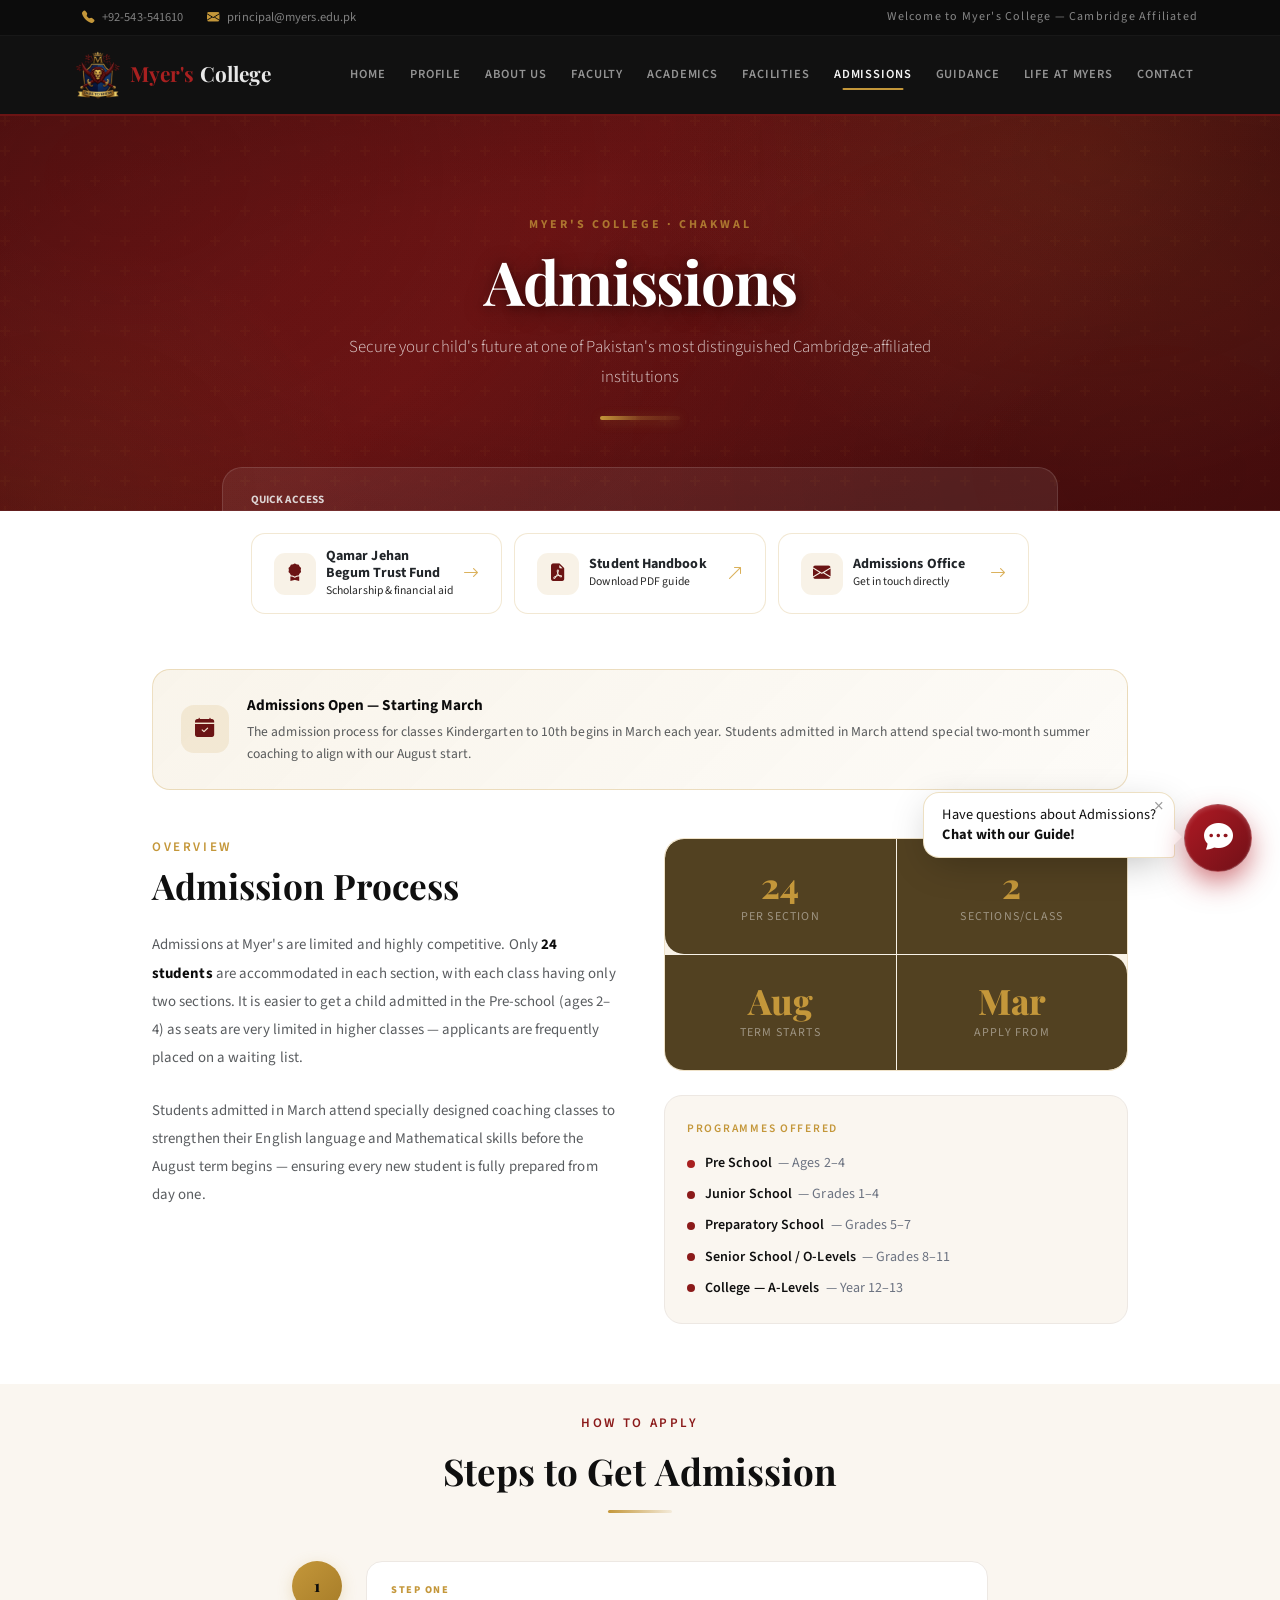
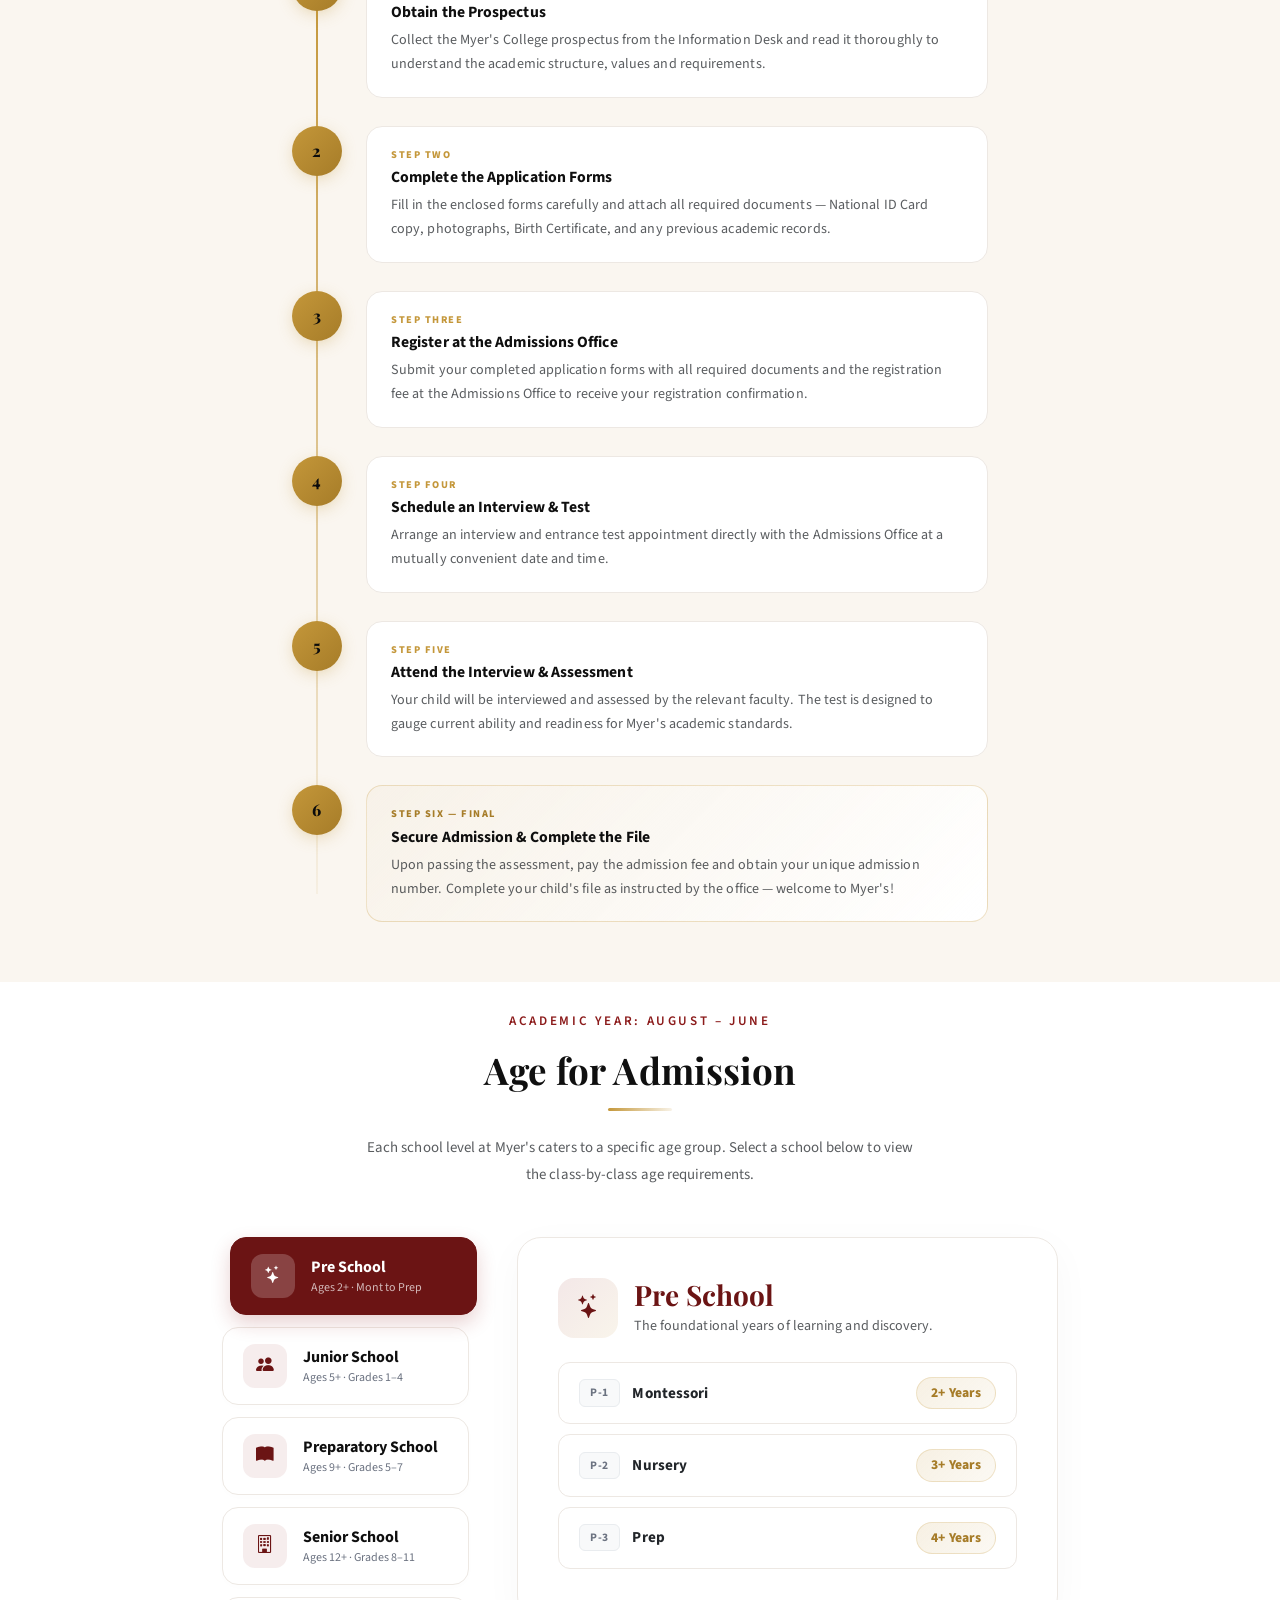
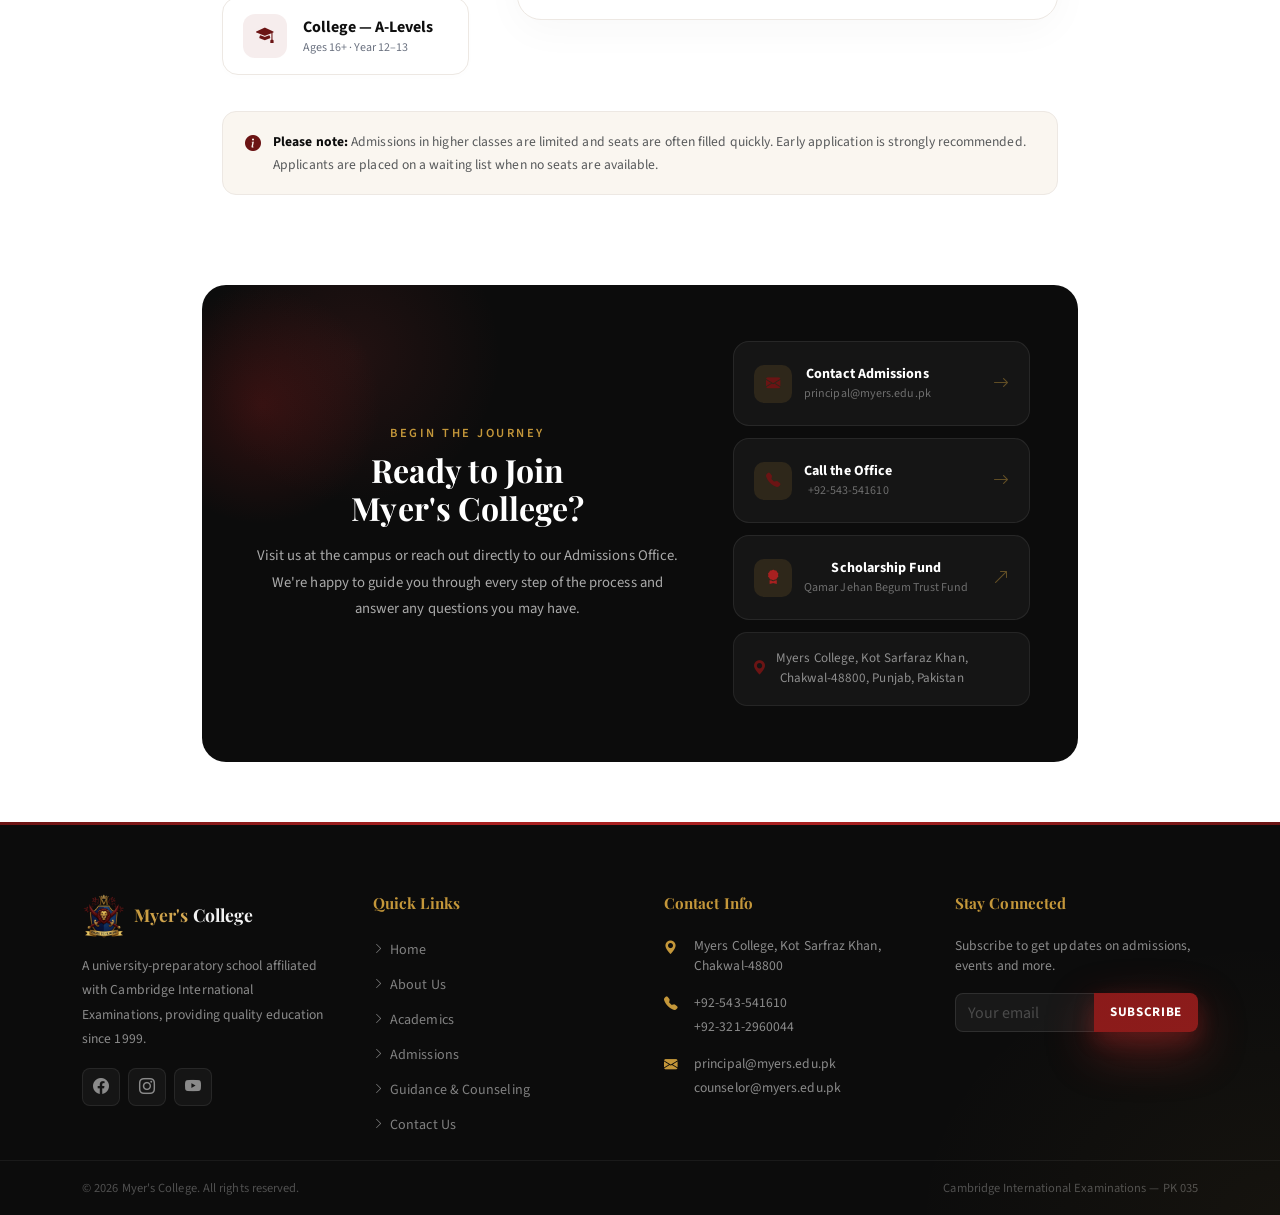
==== admissions.html @ 0bd7ad3a "static" ====
<!DOCTYPE html>
<html lang="en">
<head>
  <meta charset="UTF-8" />
  <meta name="viewport" content="width=device-width, initial-scale=1.0" />
  <title>Admissions — Myer's College</title>
  <meta name="description" content="Begin your journey at Myer's College. Learn about the admissions process, age requirements, programmes and how to apply." />
  <link rel="icon" href="assets/images/myers-logo.png" type="image/png" />
  <link rel="stylesheet" href="https://cdn.jsdelivr.net/npm/bootstrap@5.3.2/dist/css/bootstrap.min.css" />
  <link rel="stylesheet" href="https://cdn.jsdelivr.net/npm/bootstrap-icons@1.11.3/font/bootstrap-icons.min.css" />
  <link rel="stylesheet" href="assets/css/style.css" />
  <link rel="stylesheet" href="assets/css/chatbot.css" />
  <style>

    /* ── QUICK RESOURCE PILLS ── */
    .resource-pill {
      display: inline-flex; align-items: center; gap: 10px;
      background: rgba(255,255,255,0.06);
      border: 1px solid rgba(196,151,58,0.22);
      border-radius: 14px;
      padding: 14px 22px;
      text-decoration: none;
      transition: all 0.28s ease;
      flex: 1; min-width: 200px;
    }
    .resource-pill:hover {
      background: rgba(196,151,58,0.10);
      border-color: rgba(196,151,58,0.55);
      transform: translateY(-3px);
      box-shadow: 0 12px 32px -8px rgba(0,0,0,0.35);
    }
    .resource-pill-icon {
      width: 42px; height: 42px; border-radius: 11px;
      background: rgba(196,151,58,0.12);
      display: flex; align-items: center; justify-content: center;
      flex-shrink: 0;
    }

    /* ── KEY FACTS STRIP ── */
    .fact-strip {
      display: grid;
      grid-template-columns: repeat(auto-fit, minmax(160px, 1fr));
      gap: 1px;
      background: rgba(196,151,58,0.12);
      border-radius: 20px;
      overflow: hidden;
      border: 1px solid rgba(196,151,58,0.18);
    }
    .fact-item {
      background: rgba(56, 38, 2, 0.861);
      padding: 28px 24px;
      text-align: center;
    }
    .fact-item:first-child { border-radius: 19px 0 0 19px; }
    .fact-item:last-child  { border-radius: 0 19px 19px 0; }
    .fact-val {
      font-family: var(--font-heading);
      font-size: 2.2rem;
      font-weight: 800;
      color: var(--gold);
      line-height: 1;
    }
    .fact-lbl {
      font-size: 0.75rem;
      color: rgba(255,255,255,0.44);
      text-transform: uppercase;
      letter-spacing: 0.1em;
      margin-top: 6px;
    }

    /* ── PROCESS STEPS ── */
    .process-wrap { position: relative; }
    .process-line {
      position: absolute;
      left: 24px; top: 28px; bottom: 28px;
      width: 2px;
      background: linear-gradient(180deg, var(--gold) 0%, rgba(196,151,58,0.08) 100%);
    }
    .process-step {
      display: flex; gap: 24px; align-items: flex-start;
      margin-bottom: 28px; position: relative;
    }
    .process-step:last-child { margin-bottom: 0; }
    .step-node {
      flex-shrink: 0;
      width: 50px; height: 50px;
      border-radius: 50%;
      background: linear-gradient(135deg, var(--gold), var(--gold-dark));
      color: var(--black);
      display: flex; align-items: center; justify-content: center;
      font-weight: 800; font-size: 1rem;
      font-family: var(--font-heading);
      box-shadow: 0 4px 18px -4px rgba(196,151,58,0.45);
      z-index: 1;
    }
    .step-body {
      flex: 1;
      background: #fff;
      border: 1px solid var(--border-color);
      border-radius: 16px;
      padding: 20px 24px;
      transition: border-color 0.25s, box-shadow 0.25s;
    }
    .step-body:hover {
      border-color: rgba(196,151,58,0.28);
      box-shadow: 0 8px 24px -6px rgba(12,12,12,0.12);
    }
    .step-num-label {
      font-size: 0.65rem;
      font-weight: 800;
      letter-spacing: 0.15em;
      text-transform: uppercase;
      color: var(--gold);
      margin-bottom: 4px;
    }

    /* ── SCHOOL ACCORDION AGE TABLES ── */
    .school-acc-item {
      border-radius: 16px !important;
      border: 1px solid var(--border-color) !important;
      margin-bottom: 10px;
      overflow: hidden;
    }
    .school-acc-btn {
      background: #fff !important;
      border: none !important;
      padding: 20px 24px !important;
      font-weight: 700 !important;
      font-size: 0.95rem !important;
      color: var(--text-dark) !important;
      box-shadow: none !important;
      display: flex; align-items: center; gap: 14px;
    }
    .school-acc-btn:not(.collapsed) {
      color: var(--black) !important;
      background: #fff !important;
    }
    .school-acc-btn::after { margin-left: auto !important; }
    .acc-school-icon {
      width: 40px; height: 40px; border-radius: 11px;
      display: flex; align-items: center; justify-content: center;
      flex-shrink: 0; font-size: 1rem;
    }
    .age-row {
      display: flex; align-items: center;
      padding: 13px 20px;
      border-bottom: 1px solid var(--border-color);
      transition: background 0.2s;
    }
    .age-row:last-child { border-bottom: none; }
    .age-row:hover { background: var(--cream); }
    .age-class { flex: 1; font-size: 0.88rem; font-weight: 600; color: var(--text-dark); }
    .age-code {
      font-size: 0.72rem; font-weight: 700;
      letter-spacing: 0.08em; text-transform: uppercase;
      color: var(--text-muted); margin-right: 16px;
    }
    .age-badge {
      background: linear-gradient(135deg, rgba(196,151,58,0.14), rgba(196,151,58,0.06));
      border: 1px solid rgba(196,151,58,0.22);
      color: var(--gold-dark);
      font-weight: 800; font-size: 0.82rem;
      padding: 3px 12px; border-radius: 50px;
      min-width: 44px; text-align: center;
    }

    /* ── NOTICE BANNER ── */
    .notice-banner {
      background: linear-gradient(135deg, rgba(196,151,58,0.10) 0%, rgba(196,151,58,0.04) 100%);
      border: 1px solid rgba(196,151,58,0.28);
      border-radius: 18px;
      padding: 24px 28px;
      display: flex; align-items: center; gap: 18px;
    }
    .notice-icon {
      width: 48px; height: 48px; border-radius: 13px;
      background: rgba(196,151,58,0.14);
      display: flex; align-items: center; justify-content: center;
      flex-shrink: 0;
    }

    /* ── CTA SECTION ── */
    .cta-section {
      background: linear-gradient(135deg, var(--black) 0%, #0C0C0C 100%);
      border-radius: 24px;
      padding: 56px 48px;
      position: relative; overflow: hidden;
    }
    .cta-section::before {
      content: '';
      position: absolute; top: -80px; right: -80px;
      width: 300px; height: 300px;
      background: radial-gradient(circle, rgba(196, 58, 58, 0.12), transparent 70%);
      pointer-events: none;
    }
    .cta-section::after {
      content: '';
      position: absolute; bottom: -60px; left: -60px;
      width: 240px; height: 240px;
      background: radial-gradient(circle, rgba(159, 29, 29, 0.253), transparent 70%);
      pointer-events: none;
    }

    /* ── CONTACT CARDS ── */
    .contact-card {
      background: rgba(255,255,255,0.04);
      border: 1px solid rgba(255,255,255,0.08);
      border-radius: 16px;
      padding: 22px 20px;
      transition: background 0.25s, border-color 0.25s;
      text-decoration: none;
      display: block;
    }
    .contact-card:hover {
      background: rgba(196,151,58,0.07);
      border-color: rgba(196,151,58,0.28);
    }

    @media (max-width: 576px) {
      .cta-section { padding: 36px 24px; }
      .fact-item:first-child, .fact-item:last-child { border-radius: 0; }
    }
  </style>
</head>
<body>

  <div id="topbar">
    <div class="container"><div class="d-flex justify-content-between align-items-center"><div class="d-flex gap-4"><span class="d-flex align-items-center gap-2"><i class="bi bi-telephone-fill topbar-icon"></i> +92-543-541610</span><span class="d-flex align-items-center gap-2"><i class="bi bi-envelope-fill topbar-icon"></i> principal@myers.edu.pk</span></div><span class="d-none d-md-inline" style="color:rgba(255,255,255,0.50);font-size:0.75rem;letter-spacing:0.1em;">Welcome to Myer's College — Cambridge Affiliated</span></div></div>
  </div>

  <nav class="navbar navbar-expand-lg site-navbar sticky-top">
    <div class="container">
      <a class="navbar-brand d-flex align-items-center gap-2" href="index.html"><img src="assets/images/myers-logo.png" alt="Myer's College Logo" height="48" width="48" style="object-fit:contain;" /><div class="d-none d-sm-block"><span class="brand-name">Myer's</span><span class="brand-suffix"> College</span></div></a>
      <button class="navbar-toggler" type="button" data-bs-toggle="collapse" data-bs-target="#siteNav"><span class="navbar-toggler-icon"></span></button>
      <div class="collapse navbar-collapse" id="siteNav">
        <ul class="navbar-nav ms-auto">
          <li class="nav-item"><a class="nav-link" href="index.html">HOME</a></li>
          <li class="nav-item"><a class="nav-link" href="profile.html">PROFILE</a></li>
          <li class="nav-item"><a class="nav-link" href="about.html">ABOUT US</a></li>
          <li class="nav-item"><a class="nav-link" href="faculty.html">FACULTY</a></li>
          <li class="nav-item"><a class="nav-link" href="academics.html">ACADEMICS</a></li>
          <li class="nav-item"><a class="nav-link" href="facilities.html">FACILITIES</a></li>
          <li class="nav-item"><a class="nav-link active" href="admissions.html">ADMISSIONS</a></li>
          <li class="nav-item"><a class="nav-link" href="guidance.html">GUIDANCE</a></li>
          <li class="nav-item"><a class="nav-link" href="life.html">LIFE AT MYERS</a></li>
          <li class="nav-item"><a class="nav-link" href="contact.html">CONTACT</a></li>
        </ul>
      </div>
    </div>
  </nav>

  <!-- ═══ HERO ═══ -->
  <div class="page-hero" style="padding-bottom:90px;">
    <p style="color:rgba(196,151,58,0.75);font-size:0.75rem;font-weight:700;letter-spacing:0.25em;text-transform:uppercase;margin-bottom:12px;position:relative;z-index:1;">Myer's College · Chakwal</p>
    <h1 class="page-hero-title">Admissions</h1>
    <p class="page-hero-subtitle">Secure your child's future at one of Pakistan's most distinguished Cambridge-affiliated institutions</p>
    <div class="page-hero-divider"></div>
  </div>

  <!-- ═══ QUICK RESOURCES STRIP ═══ -->
  <section class="py-0 px-3" style="margin-top:-44px;position:relative;z-index:10;">
    <div class="container" style="max-width:860px;">
      <div class="reveal" style="background:rgba(255,255,255,0.07);border-radius:20px;padding:24px 28px;border:1px solid rgba(255,255,255,0.12);">
        <p style="color:rgba(234, 234, 234, 0.895);font-size:0.7rem;font-weight:700;text-transform:uppercase;margin-bottom:14px;" class="mb-4">Quick Access</p>
        <div style="display:flex;flex-wrap:wrap;gap:12px;">
          <a href="trust.html" class="resource-pill">
            <div class="resource-pill-icon"><i class="bi bi-award-fill" style="color:var(--maroon); font-size:1.1rem;"></i></div>
            <div>
              <p class="text-dark fw-bold mb-0" style=" font-size:0.88rem;line-height:1.2;">Qamar Jehan Begum Trust Fund</p>
              <p style="color:rgba(11, 11, 11, 0.877);font-size:0.73rem;margin:0;">Scholarship & financial aid</p>
            </div>
            <i class="bi bi-arrow-right ms-auto" style="color:rgba(212, 162, 60, 0.852);font-size: 1rem;"></i>
          </a>
          <a href="assets/handbookmyers.pdf" target="_blank" rel="noopener" class="resource-pill">
            <div class="resource-pill-icon"><i class="bi bi-file-earmark-pdf-fill" style="color:var(--maroon);font-size:1.1rem;"></i></div>
            <div>
              <p class="text-dark fw-bold mb-0" style="font-size:0.88rem;line-height:1.2;">Student Handbook</p>
              <p style="color:rgba(11, 11, 11, 0.877);font-size:0.73rem;margin:0;">Download PDF guide</p>
            </div>
            <i class="bi bi-arrow-up-right ms-auto" style="color:rgba(212, 162, 60, 0.852); font-size:1rem;"></i>
          </a>
          <a href="contact.html" class="resource-pill">
            <div class="resource-pill-icon"><i class="bi bi-envelope-fill" style="color:var(--maroon);font-size:1.1rem;"></i></div>
            <div>
              <p class="text-dark fw-bold mb-0" style="font-size:0.88rem;line-height:1.2;">Admissions Office</p>
              <p style="color:rgba(11, 11, 11, 0.877);font-size:0.73rem;margin:0;">Get in touch directly</p>
            </div>
            <i class="bi bi-arrow-right ms-auto" style="color:rgba(212, 162, 60, 0.852);font-size:1rem;"></i>
          </a>
        </div>
      </div>
    </div>
  </section>

  <!-- ═══ INTRO + KEY FACTS ═══ -->
  <section class="section-padding">
    <div class="container" style="max-width:1000px;">

      <!-- Notice banner -->
      <div class="reveal notice-banner mb-5">
        <div class="notice-icon">
          <i class="bi bi-calendar-check-fill" style="color:var(--maroon);font-size:1.2rem;"></i>
        </div>
        <div>
          <p class="fw-bold mb-1" style="font-size:0.95rem;color:var(--black);">Admissions Open — Starting March</p>
          <p class="text-muted mb-0" style="font-size:0.85rem;line-height:1.6;">The admission process for classes Kindergarten to 10th begins in March each year. Students admitted in March attend special two-month summer coaching to align with our August start.</p>
        </div>
      </div>

      <!-- Two-col intro -->
      <div class="row g-5 align-items-start mb-6">
        <div class="col-lg-6 reveal">
          <p class="gold-text fw-semibold text-uppercase mb-2" style="letter-spacing:0.2em;font-size:0.82rem;">Overview</p>
          <h2 class="fw-bold mb-4" style="font-family:var(--font-heading);font-size:2.2rem;line-height:1.2;">Admission Process</h2>
          <p class="text-muted mb-4" style="font-size:0.93rem;line-height:1.9;">Admissions at Myer's are limited and highly competitive. Only <strong style="color:var(--black);">24 students</strong> are accommodated in each section, with each class having only two sections. It is easier to get a child admitted in the Pre-school (ages 2–4) as seats are very limited in higher classes — applicants are frequently placed on a waiting list.</p>
          <p class="text-muted mb-0" style="font-size:0.93rem;line-height:1.9;">Students admitted in March attend specially designed coaching classes to strengthen their English language and Mathematical skills before the August term begins — ensuring every new student is fully prepared from day one.</p>
        </div>
        <div class="col-lg-6 reveal">
          <!-- Key facts strip -->
          <div class="fact-strip mb-4">
            <div class="fact-item">
              <div class="fact-val">24</div>
              <div class="fact-lbl">Per Section</div>
            </div>
            <div class="fact-item">
              <div class="fact-val">2</div>
              <div class="fact-lbl">Sections/Class</div>
            </div>
            <div class="fact-item">
              <div class="fact-val">Aug</div>
              <div class="fact-lbl">Term Starts</div>
            </div>
            <div class="fact-item">
              <div class="fact-val">Mar</div>
              <div class="fact-lbl">Apply From</div>
            </div>
          </div>
          <!-- Programmes offered -->
          <div style="background:var(--cream);border-radius:18px;padding:24px 22px;border:1px solid var(--border-color);">
            <p class="gold-text fw-semibold text-uppercase mb-3" style="letter-spacing:0.15em;font-size:0.72rem;">Programmes Offered</p>
            <div style="display:flex;flex-direction:column;gap:10px;">
              <div style="display:flex;align-items:center;gap:10px;">
                <div style="width:8px;height:8px;border-radius:50%;background:#A82020;flex-shrink:0;"></div>
                <span style="font-size:0.88rem;font-weight:600;">Pre School &nbsp;<span style="color:var(--text-muted);font-weight:400;">— Ages 2–4</span></span>
              </div>
              <div style="display:flex;align-items:center;gap:10px;">
                <div style="width:8px;height:8px;border-radius:50%;background:#8B1A1A;flex-shrink:0;"></div>
                <span style="font-size:0.88rem;font-weight:600;">Junior School &nbsp;<span style="color:var(--text-muted);font-weight:400;">— Grades 1–4</span></span>
              </div>
              <div style="display:flex;align-items:center;gap:10px;">
                <div style="width:8px;height:8px;border-radius:50%;background:#8B1A1A;flex-shrink:0;"></div>
                <span style="font-size:0.88rem;font-weight:600;">Preparatory School &nbsp;<span style="color:var(--text-muted);font-weight:400;">— Grades 5–7</span></span>
              </div>
              <div style="display:flex;align-items:center;gap:10px;">
                <div style="width:8px;height:8px;border-radius:50%;background:#8B1A1A;flex-shrink:0;"></div>
                <span style="font-size:0.88rem;font-weight:600;">Senior School / O-Levels &nbsp;<span style="color:var(--text-muted);font-weight:400;">— Grades 8–11</span></span>
              </div>
              <div style="display:flex;align-items:center;gap:10px;">
                <div style="width:8px;height:8px;border-radius:50%;background:#8B1A1A;flex-shrink:0;"></div>
                <span style="font-size:0.88rem;font-weight:600;">College — A-Levels &nbsp;<span style="color:var(--text-muted);font-weight:400;">— Year 12–13</span></span>
              </div>
            </div>
          </div>
        </div>
      </div>

    </div>
  </section>

  <!-- ═══ STEPS ═══ -->
  <section class="section-padding section-cream">
    <div class="container" style="max-width:720px;">
      <div class="reveal text-center mb-5">
        <p class="maroon-text fw-semibold text-uppercase" style="letter-spacing:0.2em;font-size:0.82rem;">How To Apply</p>
        <h2 class="fw-bold" style="font-family:var(--font-heading);font-size:2.3rem;">Steps to Get Admission</h2>
        <div class="gold-line mx-auto mt-3"></div>
      </div>

      <div class="reveal process-wrap">
        <div class="process-line"></div>

        <div class="process-step">
          <div class="step-node">1</div>
          <div class="step-body">
            <p class="step-num-label">Step One</p>
            <p class="fw-bold mb-1" style="font-size:0.98rem;">Obtain the Prospectus</p>
            <p class="text-muted mb-0" style="font-size:0.88rem;line-height:1.7;">Collect the Myer's College prospectus from the Information Desk and read it thoroughly to understand the academic structure, values and requirements.</p>
          </div>
        </div>

        <div class="process-step">
          <div class="step-node">2</div>
          <div class="step-body">
            <p class="step-num-label">Step Two</p>
            <p class="fw-bold mb-1" style="font-size:0.98rem;">Complete the Application Forms</p>
            <p class="text-muted mb-0" style="font-size:0.88rem;line-height:1.7;">Fill in the enclosed forms carefully and attach all required documents — National ID Card copy, photographs, Birth Certificate, and any previous academic records.</p>
          </div>
        </div>

        <div class="process-step">
          <div class="step-node">3</div>
          <div class="step-body">
            <p class="step-num-label">Step Three</p>
            <p class="fw-bold mb-1" style="font-size:0.98rem;">Register at the Admissions Office</p>
            <p class="text-muted mb-0" style="font-size:0.88rem;line-height:1.7;">Submit your completed application forms with all required documents and the registration fee at the Admissions Office to receive your registration confirmation.</p>
          </div>
        </div>

        <div class="process-step">
          <div class="step-node">4</div>
          <div class="step-body">
            <p class="step-num-label">Step Four</p>
            <p class="fw-bold mb-1" style="font-size:0.98rem;">Schedule an Interview &amp; Test</p>
            <p class="text-muted mb-0" style="font-size:0.88rem;line-height:1.7;">Arrange an interview and entrance test appointment directly with the Admissions Office at a mutually convenient date and time.</p>
          </div>
        </div>

        <div class="process-step">
          <div class="step-node">5</div>
          <div class="step-body">
            <p class="step-num-label">Step Five</p>
            <p class="fw-bold mb-1" style="font-size:0.98rem;">Attend the Interview &amp; Assessment</p>
            <p class="text-muted mb-0" style="font-size:0.88rem;line-height:1.7;">Your child will be interviewed and assessed by the relevant faculty. The test is designed to gauge current ability and readiness for Myer's academic standards.</p>
          </div>
        </div>

        <div class="process-step">
          <div class="step-node">6</div>
          <div class="step-body" style="border-color:rgba(196,151,58,0.28);background:linear-gradient(135deg,rgba(196,151,58,0.04),#fff);">
            <p class="step-num-label" style="color:var(--gold-dark);">Step Six — Final</p>
            <p class="fw-bold mb-1" style="font-size:0.98rem;">Secure Admission &amp; Complete the File</p>
            <p class="text-muted mb-0" style="font-size:0.88rem;line-height:1.7;">Upon passing the assessment, pay the admission fee and obtain your unique admission number. Complete your child's file as instructed by the office — welcome to Myer's!</p>
          </div>
        </div>

      </div>
    </div>
  </section>

  <!-- ═══ AGE FOR ADMISSION ═══ -->
  <section class="section-padding">
    <div class="container" style="max-width:860px;">
      <div class="reveal text-center mb-5">
        <p class="maroon-text fw-semibold text-uppercase" style="letter-spacing:0.2em;font-size:0.82rem;">Academic Year: August – June</p>
        <h2 class="fw-bold" style="font-family:var(--font-heading);font-size:2.3rem;">Age for Admission</h2>
        <div class="gold-line mx-auto mt-3 mb-4"></div>
        <p class="text-muted" style="font-size:0.93rem;line-height:1.8;max-width:560px;margin:0 auto;">Each school level at Myer's caters to a specific age group. Select a school below to view the class-by-class age requirements.</p>
      </div>

      <!-- ── PREMIUM TABS LAYOUT ── -->
      <style>
        .custom-school-tabs .nav-link {
          background: #fff; border: 1px solid var(--border-color);
          border-radius: 16px; padding: 16px 20px; margin-bottom: 12px;
          color: var(--text-dark); transition: all 0.3s ease;
          box-shadow: 0 2px 8px rgba(0,0,0,0.01);
        }
        .custom-school-tabs .nav-link:hover {
          background: var(--cream); border-color: rgba(139,26,26,0.15);
          transform: translateX(4px);
        }
        .custom-school-tabs .nav-link.active {
          background: var(--maroon); color: #fff;
          border-color: var(--maroon);
          box-shadow: 0 8px 20px rgba(139,26,26,0.2);
          transform: translateX(8px);
        }
        .custom-school-tabs .nav-link.active .tab-icon {
          background: rgba(255,255,255,0.2) !important; color: #fff !important;
        }
        .custom-school-tabs .nav-link.active .tab-meta {
          color: rgba(255,255,255,0.7) !important;
        }
        .tab-icon {
          width: 44px; height: 44px; border-radius: 12px;
          background: rgba(139,26,26,0.08); color: var(--maroon);
          display: flex; align-items: center; justify-content: center;
          font-size: 1.1rem; flex-shrink: 0; transition: all 0.3s ease;
        }
        .tab-meta {
          font-size: 0.75rem; color: var(--text-muted); font-family: var(--font-body);
          transition: all 0.3s ease;
        }
        .school-pane-card {
          background: #fff; border: 1px solid var(--border-color);
          border-radius: 24px; padding: 40px; height: 100%;
          box-shadow: 0 10px 40px rgba(0,0,0,0.03);
        }
        @media (max-width: 768px) {
          .school-pane-card { padding: 24px; }
          .custom-school-tabs .nav-link.active { transform: translateX(0) translateY(-4px); }
          .custom-school-tabs .nav-link:hover { transform: translateX(0); }
        }
        .pane-icon-large {
          width: 60px; height: 60px; border-radius: 16px;
          background: linear-gradient(135deg, rgba(139,26,26,0.1) 0%, rgba(196,151,58,0.1) 100%);
          color: var(--maroon); font-size: 1.5rem;
          display: flex; align-items: center; justify-content: center; flex-shrink: 0;
        }
        .grade-row-premium {
          background: #fff; border: 1px solid var(--border-color);
          border-radius: 12px; padding: 14px 20px;
          display: flex; align-items: center; justify-content: space-between;
          margin-bottom: 10px; transition: all 0.2s ease;
        }
        .grade-row-premium:hover {
          background: var(--cream); border-color: rgba(196,151,58,0.3);
        }
        .grade-code-premium {
          font-size: 0.72rem; font-weight: 700; letter-spacing: 0.08em;
          text-transform: uppercase; color: var(--text-muted);
          background: #f8f9fa; border: 1px solid #e9ecef;
          padding: 4px 10px; border-radius: 6px; margin-right: 12px;
        }
        .grade-age-premium {
          background: linear-gradient(135deg, rgba(196,151,58,0.14), rgba(196,151,58,0.06));
          border: 1px solid rgba(196,151,58,0.22); color: var(--gold-dark);
          font-weight: 800; font-size: 0.85rem; padding: 5px 14px; border-radius: 50px;
        }
      </style>

      <div class="reveal row g-4 g-lg-5 align-items-stretch">
        
        <!-- Left Side: Tabs -->
        <div class="col-lg-4">
          <div class="nav flex-column nav-pills custom-school-tabs" id="v-pills-tab" role="tablist" aria-orientation="vertical">
            <button class="nav-link active" id="v-pills-pre-tab" data-bs-toggle="pill" data-bs-target="#v-pills-pre" type="button" role="tab" aria-controls="v-pills-pre" aria-selected="true">
              <div class="d-flex align-items-center gap-3 text-start">
                <div class="tab-icon"><i class="bi bi-stars"></i></div>
                <div><div class="fw-bold">Pre School</div><div class="tab-meta">Ages 2+ · Mont to Prep</div></div>
              </div>
            </button>
            <button class="nav-link" id="v-pills-junior-tab" data-bs-toggle="pill" data-bs-target="#v-pills-junior" type="button" role="tab" aria-controls="v-pills-junior" aria-selected="false">
              <div class="d-flex align-items-center gap-3 text-start">
                <div class="tab-icon"><i class="bi bi-people-fill"></i></div>
                <div><div class="fw-bold">Junior School</div><div class="tab-meta">Ages 5+ · Grades 1–4</div></div>
              </div>
            </button>
            <button class="nav-link" id="v-pills-prep-tab" data-bs-toggle="pill" data-bs-target="#v-pills-prep" type="button" role="tab" aria-controls="v-pills-prep" aria-selected="false">
              <div class="d-flex align-items-center gap-3 text-start">
                <div class="tab-icon"><i class="bi bi-book-fill"></i></div>
                <div><div class="fw-bold">Preparatory School</div><div class="tab-meta">Ages 9+ · Grades 5–7</div></div>
              </div>
            </button>
            <button class="nav-link" id="v-pills-senior-tab" data-bs-toggle="pill" data-bs-target="#v-pills-senior" type="button" role="tab" aria-controls="v-pills-senior" aria-selected="false">
              <div class="d-flex align-items-center gap-3 text-start">
                <div class="tab-icon"><i class="bi bi-building"></i></div>
                <div><div class="fw-bold">Senior School</div><div class="tab-meta">Ages 12+ · Grades 8–11</div></div>
              </div>
            </button>
            <button class="nav-link" id="v-pills-college-tab" data-bs-toggle="pill" data-bs-target="#v-pills-college" type="button" role="tab" aria-controls="v-pills-college" aria-selected="false">
              <div class="d-flex align-items-center gap-3 text-start">
                <div class="tab-icon"><i class="bi bi-mortarboard-fill"></i></div>
                <div><div class="fw-bold">College — A-Levels</div><div class="tab-meta">Ages 16+ · Year 12–13</div></div>
              </div>
            </button>
          </div>
        </div>

        <!-- Right Side: Content Panes -->
        <div class="col-lg-8">
          <div class="tab-content" id="v-pills-tabContent">
            
            <!-- Pre School Pane -->
            <div class="tab-pane fade show active" id="v-pills-pre" role="tabpanel" aria-labelledby="v-pills-pre-tab">
              <div class="school-pane-card">
                <div class="d-flex align-items-center gap-3 mb-4">
                  <div class="pane-icon-large"><i class="bi bi-stars"></i></div>
                  <div>
                    <h3 class="fw-bold mb-1" style="font-family:var(--font-heading); color:var(--maroon);">Pre School</h3>
                    <p class="text-muted mb-0" style="font-size:0.88rem;">The foundational years of learning and discovery.</p>
                  </div>
                </div>
                <div class="grade-row-premium">
                  <div class="d-flex align-items-center"><span class="grade-code-premium">P-1</span><span class="fw-bold text-dark" style="font-size:0.95rem;">Montessori</span></div>
                  <span class="grade-age-premium">2+ Years</span>
                </div>
                <div class="grade-row-premium">
                  <div class="d-flex align-items-center"><span class="grade-code-premium">P-2</span><span class="fw-bold text-dark" style="font-size:0.95rem;">Nursery</span></div>
                  <span class="grade-age-premium">3+ Years</span>
                </div>
                <div class="grade-row-premium">
                  <div class="d-flex align-items-center"><span class="grade-code-premium">P-3</span><span class="fw-bold text-dark" style="font-size:0.95rem;">Prep</span></div>
                  <span class="grade-age-premium">4+ Years</span>
                </div>
              </div>
            </div>

            <!-- Junior School Pane -->
            <div class="tab-pane fade" id="v-pills-junior" role="tabpanel" aria-labelledby="v-pills-junior-tab">
              <div class="school-pane-card">
                <div class="d-flex align-items-center gap-3 mb-4">
                  <div class="pane-icon-large"><i class="bi bi-people-fill"></i></div>
                  <div>
                    <h3 class="fw-bold mb-1" style="font-family:var(--font-heading); color:var(--maroon);">Junior School</h3>
                    <p class="text-muted mb-0" style="font-size:0.88rem;">Building on early foundations with structured, core academics.</p>
                  </div>
                </div>
                <div class="grade-row-premium"><div class="d-flex align-items-center"><span class="grade-code-premium">K-1</span><span class="fw-bold text-dark" style="font-size:0.95rem;">One</span></div><span class="grade-age-premium">5+ Years</span></div>
                <div class="grade-row-premium"><div class="d-flex align-items-center"><span class="grade-code-premium">K-2</span><span class="fw-bold text-dark" style="font-size:0.95rem;">Two</span></div><span class="grade-age-premium">6+ Years</span></div>
                <div class="grade-row-premium"><div class="d-flex align-items-center"><span class="grade-code-premium">K-3</span><span class="fw-bold text-dark" style="font-size:0.95rem;">Three</span></div><span class="grade-age-premium">7+ Years</span></div>
                <div class="grade-row-premium"><div class="d-flex align-items-center"><span class="grade-code-premium">K-4</span><span class="fw-bold text-dark" style="font-size:0.95rem;">Four</span></div><span class="grade-age-premium">8+ Years</span></div>
              </div>
            </div>

            <!-- Preparatory School Pane -->
            <div class="tab-pane fade" id="v-pills-prep" role="tabpanel" aria-labelledby="v-pills-prep-tab">
              <div class="school-pane-card">
                <div class="d-flex align-items-center gap-3 mb-4">
                  <div class="pane-icon-large"><i class="bi bi-book-fill"></i></div>
                  <div>
                    <h3 class="fw-bold mb-1" style="font-family:var(--font-heading); color:var(--maroon);">Preparatory School</h3>
                    <p class="text-muted mb-0" style="font-size:0.88rem;">Transitioning to advanced academics and independent study.</p>
                  </div>
                </div>
                <div class="grade-row-premium"><div class="d-flex align-items-center"><span class="grade-code-premium">E-1</span><span class="fw-bold text-dark" style="font-size:0.95rem;">Five</span></div><span class="grade-age-premium">9+ Years</span></div>
                <div class="grade-row-premium"><div class="d-flex align-items-center"><span class="grade-code-premium">E-2</span><span class="fw-bold text-dark" style="font-size:0.95rem;">Six</span></div><span class="grade-age-premium">10+ Years</span></div>
                <div class="grade-row-premium"><div class="d-flex align-items-center"><span class="grade-code-premium">E-3</span><span class="fw-bold text-dark" style="font-size:0.95rem;">Seven</span></div><span class="grade-age-premium">11+ Years</span></div>
              </div>
            </div>

            <!-- Senior School Pane (The Elegantly Fixed Section) -->
            <div class="tab-pane fade" id="v-pills-senior" role="tabpanel" aria-labelledby="v-pills-senior-tab">
              <div class="school-pane-card d-flex flex-column justify-content-center">
                <div class="d-flex align-items-center gap-3 mb-4">
                  <div class="pane-icon-large"><i class="bi bi-building"></i></div>
                  <div>
                    <h3 class="fw-bold mb-1" style="font-family:var(--font-heading); color:var(--maroon);">Senior School</h3>
                    <p class="text-muted mb-0" style="font-size:0.88rem;">Grades 8 through 11</p>
                  </div>
                </div>
                <div class="p-4 rounded-4" style="background:linear-gradient(135deg, rgba(139,26,26,0.03), rgba(196,151,58,0.05)); border:1px solid rgba(196,151,58,0.2);">
                  <div class="d-flex align-items-center gap-2 mb-3">
                    <i class="bi bi-award-fill" style="color:var(--gold); font-size:1.2rem;"></i>
                    <h5 class="fw-bold text-dark mb-0">Robust Academic Framework</h5>
                  </div>
                  <p class="text-muted" style="line-height:1.8; font-size:0.95rem;">
                    Preparing students for higher education with a rigorous curriculum, advanced critical thinking skills, and holistic personal development. Our Senior School provides a highly structured environment where students are tailored for upcoming academic challenges.
                  </p>
                  <div class="d-inline-flex align-items-center gap-2 mt-2 px-3 py-2 bg-white rounded-3 border">
                    <span class="badge" style="background:var(--maroon);">Ages 12+</span>
                    <span class="text-muted" style="font-size:0.8rem; font-weight:600;">Comprehensive Development</span>
                  </div>
                </div>
              </div>
            </div>

            <!-- College A-Levels Pane -->
            <div class="tab-pane fade" id="v-pills-college" role="tabpanel" aria-labelledby="v-pills-college-tab">
              <div class="school-pane-card">
                <div class="d-flex align-items-center gap-3 mb-4">
                  <div class="pane-icon-large"><i class="bi bi-mortarboard-fill"></i></div>
                  <div>
                    <h3 class="fw-bold mb-1" style="font-family:var(--font-heading); color:var(--maroon);">College — A-Levels</h3>
                    <p class="text-muted mb-0" style="font-size:0.88rem;">Cambridge International Curriculum</p>
                  </div>
                </div>
                <div class="grade-row-premium">
                  <div class="d-flex align-items-center"><span class="grade-code-premium">A-1</span><span class="fw-bold text-dark" style="font-size:0.95rem;">Year 12 (Lower Sixth)</span></div>
                  <span class="grade-age-premium">16+ Years</span>
                </div>
                <div class="grade-row-premium">
                  <div class="d-flex align-items-center"><span class="grade-code-premium">A-2</span><span class="fw-bold text-dark" style="font-size:0.95rem;">Year 13 — A-Level</span></div>
                  <span class="grade-age-premium">17+ Years</span>
                </div>
                <div class="mt-4 p-3 bg-light rounded-3 border d-flex gap-3 align-items-center">
                  <i class="bi bi-globe" style="color:var(--maroon); font-size:1.5rem; opacity:0.8;"></i>
                  <span style="font-size:0.8rem; color:var(--text-muted); font-weight:500;">Globally recognized curriculum designed to prepare students for top-tier universities worldwide.</span>
                </div>
              </div>
            </div>

          </div>
        </div>
      </div>

      <!-- Important note -->
      <div class="reveal mt-4">
        <div style="background:var(--cream);border-radius:14px;padding:18px 22px;border:1px solid var(--border-color);display:flex;gap:12px;align-items:flex-start;">
          <i class="bi bi-info-circle-fill" style="color:var(--maroon);font-size:1rem;flex-shrink:0;margin-top:2px;"></i>
          <p class="text-muted mb-0" style="font-size:0.85rem;line-height:1.7;"><strong style="color:var(--black);">Please note:</strong> Admissions in higher classes are limited and seats are often filled quickly. Early application is strongly recommended. Applicants are placed on a waiting list when no seats are available.</p>
        </div>
      </div>
    </div>
  </section>

  <!-- ═══ CTA ═══ -->
  <section class="section-padding">
    <div class="container" style="max-width:900px;">
      <div class="reveal cta-section">
        <div class="row g-5 align-items-center position-relative" style="z-index:1;">
          <div class="col-lg-7">
            <p class="gold-text fw-semibold text-uppercase mb-2" style="letter-spacing:0.2em;font-size:0.78rem;">Begin the Journey</p>
            <h2 class="text-white fw-bold mb-3" style="font-family:var(--font-heading);font-size:2rem;line-height:1.2;">Ready to Join<br>Myer's College?</h2>
            <p style="color:rgba(255,255,255,0.65);font-size:0.92rem;line-height:1.8;margin-bottom:0;">Visit us at the campus or reach out directly to our Admissions Office. We're happy to guide you through every step of the process and answer any questions you may have.</p>
          </div>
          <div class="col-lg-5">
            <div style="display:flex;flex-direction:column;gap:12px;">
              <a href="contact.html" class="contact-card">
                <div style="display:flex;align-items:center;gap:12px;">
                  <div style="width:38px;height:38px;border-radius:10px;background:rgba(196,151,58,0.14);display:flex;align-items:center;justify-content:center;flex-shrink:0;"><i class="bi bi-envelope-fill" style="color:var(--maroon);font-size:0.9rem;"></i></div>
                  <div><p class="text-white fw-bold mb-0" style="font-size:0.88rem;">Contact Admissions</p><p style="color:rgba(255,255,255,0.38);font-size:0.75rem;margin:0;">principal@myers.edu.pk</p></div>
                  <i class="bi bi-arrow-right ms-auto" style="color:rgba(196,151,58,0.45);"></i>
                </div>
              </a>
              <a href="tel:+92543541610" class="contact-card">
                <div style="display:flex;align-items:center;gap:12px;">
                  <div style="width:38px;height:38px;border-radius:10px;background:rgba(196,151,58,0.14);display:flex;align-items:center;justify-content:center;flex-shrink:0;"><i class="bi bi-telephone-fill" style="color:var(--maroon);font-size:0.9rem;"></i></div>
                  <div><p class="text-white fw-bold mb-0" style="font-size:0.88rem;">Call the Office</p><p style="color:rgba(255,255,255,0.38);font-size:0.75rem;margin:0;">+92-543-541610</p></div>
                  <i class="bi bi-arrow-right ms-auto" style="color:rgba(196,151,58,0.45);"></i>
                </div>
              </a>
              <a href="trust.html" class="contact-card">
                <div style="display:flex;align-items:center;gap:12px;">
                  <div style="width:38px;height:38px;border-radius:10px;background:rgba(196,151,58,0.14);display:flex;align-items:center;justify-content:center;flex-shrink:0;"><i class="bi bi-award-fill" style="color:#A82020;font-size:0.9rem;"></i></div>
                  <div><p class="text-white fw-bold mb-0" style="font-size:0.88rem;">Scholarship Fund</p><p style="color:rgba(255,255,255,0.38);font-size:0.75rem;margin:0;">Qamar Jehan Begum Trust Fund</p></div>
                  <i class="bi bi-arrow-up-right ms-auto" style="color:rgba(196,151,58,0.45);"></i>
                </div>
              </a>
              <div style="background:rgba(255,255,255,0.04);border:1px solid rgba(255,255,255,0.07);border-radius:14px;padding:16px 18px;">
                <div style="display:flex;align-items:center;gap:10px;">
                  <i class="bi bi-geo-alt-fill" style="color:var(--maroon);font-size:0.9rem;flex-shrink:0;"></i>
                  <p style="color:rgba(255,255,255,0.52);font-size:0.82rem;margin:0;line-height:1.5;">Myers College, Kot Sarfaraz Khan,<br>Chakwal-48800, Punjab, Pakistan</p>
                </div>
              </div>
            </div>
          </div>
        </div>
      </div>
    </div>
  </section>

  <!-- FOOTER -->
  <footer class="site-footer pt-5 pb-0">
    <div class="container py-4">
      <div class="row g-5">
        <div class="col-md-6 col-lg-3"><div class="d-flex align-items-center gap-2 mb-3"><img src="assets/images/myers-logo.png" alt="Myer's College" height="44" width="44" style="object-fit:contain;" /><div><span class="gradient-text" style="font-family:var(--font-heading);font-size:1.1rem;font-weight:700;">Myer's</span><span style="color:rgba(255,255,255,0.95);font-family:var(--font-heading);font-size:1.1rem;font-weight:700;"> College</span></div></div><p style="font-size:0.85rem;line-height:1.8;color:rgba(255,255,255,0.52);">A university-preparatory school affiliated with Cambridge International Examinations, providing quality education since 1999.</p><div class="d-flex gap-2 mt-3"><a href="#" class="footer-social"><i class="bi bi-facebook"></i></a><a href="#" class="footer-social"><i class="bi bi-instagram"></i></a><a href="#" class="footer-social"><i class="bi bi-youtube"></i></a></div></div>
        <div class="col-md-6 col-lg-3"><h4 class="footer-heading mb-4">Quick Links</h4><ul class="list-unstyled mb-0" style="display:flex;flex-direction:column;gap:10px;"><li><a href="index.html" class="footer-link"><i class="bi bi-chevron-right" style="font-size:0.7rem;"></i> Home</a></li><li><a href="about.html" class="footer-link"><i class="bi bi-chevron-right" style="font-size:0.7rem;"></i> About Us</a></li><li><a href="academics.html" class="footer-link"><i class="bi bi-chevron-right" style="font-size:0.7rem;"></i> Academics</a></li><li><a href="admissions.html" class="footer-link"><i class="bi bi-chevron-right" style="font-size:0.7rem;"></i> Admissions</a></li><li><a href="guidance.html" class="footer-link"><i class="bi bi-chevron-right" style="font-size:0.7rem;"></i> Guidance &amp; Counseling</a></li><li><a href="contact.html" class="footer-link"><i class="bi bi-chevron-right" style="font-size:0.7rem;"></i> Contact Us</a></li></ul></div>
        <div class="col-md-6 col-lg-3"><h4 class="footer-heading mb-4">Contact Info</h4><ul class="list-unstyled mb-0" style="display:flex;flex-direction:column;gap:16px;font-size:0.85rem;color:rgba(255,255,255,0.52);"><li class="d-flex align-items-start gap-3"><i class="bi bi-geo-alt-fill" style="color:var(--gold);margin-top:2px;flex-shrink:0;"></i>Myers College, Kot Sarfraz Khan, Chakwal-48800</li><li class="d-flex align-items-start gap-3"><i class="bi bi-telephone-fill" style="color:var(--gold);margin-top:2px;flex-shrink:0;"></i><div><p class="mb-1">+92-543-541610</p><p class="mb-0">+92-321-2960044</p></div></li><li class="d-flex align-items-start gap-3"><i class="bi bi-envelope-fill" style="color:var(--gold);margin-top:2px;flex-shrink:0;"></i><div><p class="mb-1">principal@myers.edu.pk</p><p class="mb-0">counselor@myers.edu.pk</p></div></li></ul></div>
        <div class="col-md-6 col-lg-3"><h4 class="footer-heading mb-4">Stay Connected</h4><p style="font-size:0.85rem;color:rgba(255,255,255,0.52);">Subscribe to get updates on admissions, events and more.</p><form class="newsletter-form d-flex mt-3" onsubmit="return false;"><input type="email" class="form-control footer-input" placeholder="Your email" required /><button type="submit" class="btn-gold" style="border-radius:0 10px 10px 0;padding:10px 16px;">Subscribe</button></form></div>
      </div>
    </div>
    <div class="footer-bottom"><div class="container d-flex flex-column flex-sm-row justify-content-between align-items-center gap-2"><p class="mb-0">&copy; <span id="year"></span> Myer's College. All rights reserved.</p><p class="mb-0">Cambridge International Examinations — PK 035</p></div></div>
  </footer>

  <script>document.getElementById('year').textContent = new Date().getFullYear();</script>
  <script src="https://cdn.jsdelivr.net/npm/bootstrap@5.3.2/dist/js/bootstrap.bundle.min.js"></script>
  <script src="assets/js/main.js"></script>
  <script src="assets/js/chatbot.js"></script>
</body>
</html>
---- assets/css/style.css ----
/* ===== GOOGLE FONTS ===== */
@import url('https://fonts.googleapis.com/css2?family=Playfair+Display:ital,wght@0,400;0,500;0,600;0,700;0,800;1,400;1,600&family=Source+Sans+3:wght@300;400;500;600;700&display=swap');

/* ===================================================
   MYER'S COLLEGE — BLACK & MAROON LEAD SYSTEM
   
   BLACK  → Navbar, footer, topbar (ultimate authority)
   MAROON → Feature sections, CTA, page heroes, dark cards (brand warmth)
   GOLD   → Selective prestige (brand name, dividers, stat icons, dark labels)
   WHITE  → Content cards, light sections
   CREAM  → Alternating section backgrounds
=================================================== */
:root {
  /* ── Black (structural authority) ── */
  --black: #0C0C0C;
  --black-rich: #111111;
  --black-surface: #1A1A1A;
  --black-border: rgba(255, 255, 255, 0.08);
  --black-border-md: rgba(255, 255, 255, 0.14);

  /* ── Maroon (brand sections — the deep lead) ── */
  --maroon-deep: #4A0E0E;
  /* darkest — hero overlays, CTA */
  --maroon: #6B1414;
  /* primary section background */
  --maroon-mid: #8B1A1A;
  /* interactive, buttons, accents */
  --maroon-vivid: #A82020;
  /* hover states, accent strips */
  --maroon-light: #C42B2B;
  /* bright card tops, hover glow */
  --maroon-subtle: rgba(107, 20, 20, 0.09);
  --maroon-tint: rgba(107, 20, 20, 0.16);
  --maroon-border: rgba(107, 20, 20, 0.24);

  /* Maroon section surfaces */
  --maroon-surface: #5A1212;
  /* cards ON maroon sections */
  --maroon-card: rgba(255, 255, 255, 0.06);
  --maroon-card-border: rgba(255, 255, 255, 0.12);

  /* ── Gold (selective prestige) ── */
  --gold: #C4973A;
  --gold-light: #D9AE5A;
  --gold-dark: #A67C28;
  --gold-subtle: rgba(196, 151, 58, 0.10);
  --gold-border: rgba(196, 151, 58, 0.28);

  /* ── Light surfaces ── */
  --white: #FFFFFF;
  --cream: #FAF6F0;
  --border-light: #EDE8E3;
  --border-mid: #DDD8D2;

  /* ── Typography ── */
  --text-primary: #0F0F0F;
  --text-secondary: #2E2E2E;
  --text-muted: #6B7280;

  /* ── Shadows ── */
  --shadow-sm: 0 2px 8px -2px rgba(12, 12, 12, 0.10);
  --shadow-md: 0 6px 24px -4px rgba(12, 12, 12, 0.14);
  --shadow-lg: 0 16px 48px -8px rgba(12, 12, 12, 0.20);
  --shadow-maroon: 0 8px 32px -4px rgba(107, 20, 20, 0.35);
  --shadow-maroon-lg: 0 20px 60px -8px rgba(107, 20, 20, 0.40);

  --font-heading: 'Playfair Display', Georgia, serif;
  --font-body: 'Source Sans 3', system-ui, sans-serif;

  /* ── Legacy compatibility aliases ── */
  --border-color: #EDE8E3;
  /* alias for --border-light */
  --card-shadow: 0 2px 8px -2px rgba(12, 12, 12, 0.10);
  --elevated-shadow: 0 16px 48px -8px rgba(12, 12, 12, 0.20);
  --gold-shadow: 0 4px 20px -4px rgba(196, 151, 58, 0.25);
  --text-dark: #0F0F0F;
  --navy: #0C0C0C;
  /* alias for --black */
}

/* ===== BASE ===== */
html {
  scroll-behavior: smooth;
}

*,
*::before,
*::after {
  box-sizing: border-box;
}

body {
  font-family: var(--font-body);
  color: var(--text-primary);
  background: var(--white);
  margin: 0;
  padding: 0;
  -webkit-font-smoothing: antialiased;
}

h1,
h2,
h3,
h4,
h5,
h6 {
  font-family: var(--font-heading);
}

/* ============================================================
   TOPBAR — Black (absolute authority)
============================================================ */
#topbar {
  background: var(--black);
  padding: 8px 0;
  font-size: 0.78rem;
  color: rgba(255, 255, 255, 0.48);
  border-bottom: 1px solid rgba(255, 255, 255, 0.05);
}

#topbar .topbar-icon {
  color: var(--gold);
}

/* ============================================================
   NAVBAR — Black (authority, premium dark bar)
============================================================ */
.site-navbar {
  background: var(--black-rich) !important;
  padding: 10px 12px;
  border-bottom: 2px solid var(--maroon);
  transition: box-shadow 0.3s ease;
  overflow-x: auto;
}

.site-navbar.scrolled {
  box-shadow: 0 4px 24px rgba(0, 0, 0, 0.50);
}

.site-navbar .navbar-brand .brand-name {
  color: var(--maroon-vivid);
  font-family: var(--font-heading);
  font-size: 1.3rem;
  font-weight: 700;
}

.site-navbar .navbar-brand .brand-suffix {
  color: rgba(255, 255, 255, 0.90);
  font-family: var(--font-heading);
  font-size: 1.3rem;
  font-weight: 700;
}

.site-navbar .navbar-brand {
  margin-right: auto;
  margin-left: -8px;
}

.site-navbar .navbar-nav {
  margin-right: -8px;
}

.site-navbar .nav-link {
  color: rgba(255, 255, 255, 0.55) !important;
  font-size: 0.78rem;
  font-weight: 600;
  letter-spacing: 0.06em;
  text-transform: uppercase;
  padding: 8px 12px !important;
  border-radius: 6px;
  transition: color 0.2s ease;
  position: relative;
  white-space: nowrap;
}

.site-navbar .nav-link:hover,
.site-navbar .nav-link.active {
  color: rgba(255, 255, 255, 0.95) !important;
}

.site-navbar .nav-link::after {
  content: '';
  position: absolute;
  bottom: 2px;
  left: 50%;
  transform: translateX(-50%);
  width: 0;
  height: 2px;
  background: var(--gold);
  border-radius: 2px;
  transition: width 0.3s ease;
}

.site-navbar .nav-link:hover::after,
.site-navbar .nav-link.active::after {
  width: 60%;
}

.navbar-toggler {
  border: none !important;
}

.navbar-toggler:focus {
  box-shadow: none !important;
}

.navbar-toggler-icon {
  filter: invert(1);
}

/* ============================================================
   HERO — Deep black with strong maroon character
============================================================ */
.hero-section {
  position: relative;
  min-height: 700px;   /* more breathing room */
  overflow: hidden;
}

/* ── Hero image — responsive focal point fix ──
   Main building entrance is on the RIGHT side (white portico ~72% from left).
   Desktop → full balanced view of whole building.
   Mobile  → anchored on main entrance so it's always the focal point.
── */
.hero-section img.hero-img {
  position: absolute;
  inset: 0;
  width: 100%;
  height: 100%;
  object-fit: cover;
  object-position: 72% center;   /* Desktop: full building visible, entrance prominent */
  transform: scale(1.0);
  filter: brightness(1.02) contrast(1.12) saturate(1.08);
  backface-visibility: hidden;
  -webkit-font-smoothing: antialiased;
  transition: object-position 0.3s ease;
}

/* Tablet — start bringing entrance into center focus */
@media (max-width: 992px) {
  .hero-section img.hero-img {
    object-position: 78% center;
  }
}

/* Mobile — tightly anchor on main entrance (white portico + columns) */
@media (max-width: 576px) {
  .hero-section img.hero-img {
    object-position: 85% center;
  }
}

.hero-overlay {
  position: absolute;
  inset: 0;
  /* Vignette — dark edges, lighter center so building shows clearly */
  background:
    radial-gradient(ellipse 120% 100% at 50% 50%,
      rgba(0, 0, 0, 0.16) 0%,   /* decreased by 2% */
      rgba(0, 0, 0, 0.40) 48%,  /* decreased by 2% */
      rgba(0, 0, 0, 0.52) 100%  /* decreased by ~2% */
    ),
    linear-gradient(to top,
      rgba(0, 0, 0, 0.61) 0%,   /* decreased by 2.5% */
      rgba(0, 0, 0, 0.10) 32%,  /* decreased by 2% */
      transparent 58%
    );
}

.hero-content {
  position: relative;
  z-index: 2;
  min-height: 700px;
  display: flex;
  flex-direction: column;
  align-items: center;
  justify-content: center;
  text-align: center;
  padding: clamp(100px, 12vw, 150px) clamp(20px, 8vw, 80px) clamp(80px, 10vw, 120px);
}

.hero-badge {
  display: inline-flex;
  align-items: center;
  gap: 10px;
  background: rgb(53 1 1 / 31%);
  backdrop-filter: blur(16px);
  -webkit-backdrop-filter: blur(16px);
  border: 1px solid rgba(255, 102, 102, 0.094);
  border-radius: 50px;
  padding: clamp(9px, 2vw, 12px) clamp(20px, 4vw, 32px);
  margin-bottom: clamp(28px, 5vw, 44px);
  font-size: clamp(0.62rem, 2vw, 0.72rem);
  color: rgba(255, 255, 255, 0.85);
  text-transform: uppercase;
  letter-spacing: 0.26em;
  font-weight: 600;
  animation: fadeInUp 0.7s cubic-bezier(0.34, 1.56, 0.64, 1) forwards;
  box-shadow:
    0 8px 32px rgba(0, 0, 0, 0.30),
    inset 0 1px 0 rgba(255, 255, 255, 0.10);
  transition: all 0.3s ease;
}

.hero-badge:hover {
  background: rgba(53, 1, 1, 0.354);
  border-color: rgba(254, 79, 79, 0.137);
  transform: translateY(-2px);
  box-shadow:
    0 14px 40px rgba(0, 0, 0, 0.35),
    inset 0 1px 0 rgba(255, 255, 255, 0.14);
}

.hero-badge i {
  font-size: clamp(0.75rem, 2.5vw, 0.9rem);
  color: var(--gold);
  filter: drop-shadow(0 1px 3px rgba(196, 151, 58, 0.50));
}

.hero-title {
  font-family: var(--font-heading);
  font-size: clamp(2.8rem, 9.5vw, 7rem);  /* pulled back — less dominant */
  font-weight: 900;
  color: rgba(255, 245, 232, 0.97);
  line-height: 1.05;
  margin-bottom: clamp(22px, 3.5vw, 36px);
  letter-spacing: -0.03em;
  text-shadow:
    0 3px 20px rgba(0, 0, 0, 0.80),
    0 1px 6px  rgba(0, 0, 0, 0.60);
  animation: fadeInUp 0.8s cubic-bezier(0.34, 1.56, 0.64, 1) 0.1s forwards;
  opacity: 0;
}

.hero-title .gradient-text {
  color: var(--maroon-mid);
  font-weight: 900;
  letter-spacing: -0.03em;
  display: inline;
  /* Soft layered glow — premium contrast, no hard outline */
  text-shadow:
    0 2px 16px rgba(0, 0, 0, 0.90),
    0 4px 40px rgba(0, 0, 0, 0.85),
    0 8px 80px rgba(0, 0, 0, 0.70);
}

.hero-subtitle {
  font-size: clamp(1.05rem, 3vw, 1.25rem);
  color: #ffffff;
  max-width: clamp(300px, 80vw, 600px);
  line-height: 1.90;
  margin-bottom: clamp(36px, 6vw, 56px);
  font-weight: 400;
  letter-spacing: 0.015em;
  text-shadow:
    0 1px 6px  rgba(0, 0, 0, 0.98),
    0 3px 18px rgba(0, 0, 0, 0.90),
    0 6px 40px rgba(0, 0, 0, 0.80);
  animation: fadeInUp 0.8s cubic-bezier(0.34, 1.56, 0.64, 1) 0.22s forwards;
  opacity: 0;
}

.hero-buttons {
  animation: fadeInUp 0.8s cubic-bezier(0.34, 1.56, 0.64, 1) 0.32s forwards;
  opacity: 0;
  gap: clamp(12px, 3vw, 20px);
  display: flex;
  flex-wrap: wrap;
  justify-content: center;
}

/* ── Hero responsive — center on mobile ── */
@media (max-width: 768px) {
  .hero-content {
    align-items: center;
    text-align: center;
    max-width: 100%;
    padding: 100px 20px 60px;
  }
  .hero-eyebrow { justify-content: center; }
  .hero-title   { align-items: center; }
  .hero-rule    { margin: 20px auto; }
  .hero-subtitle { text-align: center; max-width: 100%; }
  .hero-buttons { justify-content: center; }
}


/* ============================================================
   PAGE HERO (inner pages) — Deep Maroon
   This is the signature brand color moment on every inner page
============================================================ */
.page-hero {
  background: linear-gradient(135deg, #5A1212 0%, var(--maroon) 40%, #4A0E0E 80%, var(--maroon-deep) 100%);
  padding: 100px 20px 80px;
  text-align: center;
  position: relative;
  overflow: hidden;
  border-bottom: 2px solid var(--gold);
}

/* Luxurious multi-layered glow effect */
.page-hero::before {
  content: '';
  position: absolute;
  inset: 0;
  background:
    /* Large maroon glow top-left */
    radial-gradient(ellipse 1200px 900px at 10% 15%, rgba(107, 20, 20, 0.22) 0%, transparent 60%),
    /* Gold prestige glow top-right */
    radial-gradient(ellipse 800px 600px at 85% 10%, rgba(196, 151, 58, 0.10) 0%, transparent 55%),
    /* Deep maroon warmth bottom-right */
    radial-gradient(ellipse 1000px 700px at 90% 90%, rgba(107, 20, 20, 0.15) 0%, transparent 65%),
    /* Subtle gold accent bottom-left */
    radial-gradient(ellipse 600px 500px at 5% 95%, rgba(196, 151, 58, 0.07) 0%, transparent 50%),
    /* Center ambient warmth */
    radial-gradient(ellipse 800px 600px at 50% 50%, rgba(74, 14, 14, 0.08) 0%, transparent 70%);
  pointer-events: none;
  z-index: 1;
}

/* Sophisticated texture overlay with gold accents */
.page-hero::after {
  content: '';
  position: absolute;
  inset: 0;
  background:
    url("data:image/svg+xml,%3Csvg width='60' height='60' viewBox='0 0 60 60' xmlns='http://www.w3.org/2000/svg'%3E%3Cg fill='none' fill-rule='evenodd'%3E%3Cg fill='%23C4973A' fill-opacity='0.04'%3E%3Cpath d='M36 34v-4h-2v4h-4v2h4v4h2v-4h4v-2h-4zm0-30V0h-2v4h-4v2h4v4h2V6h4V4h-4zM6 34v-4H4v4H0v2h4v4h2v-4h4v-2H6zM6 4V0H4v4H0v2h4v4h2V6h4V4H6z'/%3E%3C/g%3E%3C/g%3E%3C/svg%3E"),
    /* Vignette edge effect for depth */
    radial-gradient(ellipse at center, transparent 40%, rgba(0, 0, 0, 0.15) 100%);
  pointer-events: none;
  z-index: 1;
}

.page-hero-title {
  font-family: var(--font-heading);
  font-size: clamp(2.2rem, 6vw, 3.8rem);
  font-weight: 700;
  color: #fff;
  position: relative;
  z-index: 2;
  line-height: 1.15;
  text-shadow:
    0 4px 24px rgba(0, 0, 0, 0.4),
    0 2px 8px rgba(0, 0, 0, 0.3);
  letter-spacing: -0.02em;
}

.page-hero-subtitle {
  color: rgba(255, 255, 255, 0.78);
  font-size: 1.05rem;
  max-width: 600px;
  margin: 16px auto 0;
  position: relative;
  z-index: 2;
  line-height: 1.8;
  font-weight: 300;
}

.page-hero-divider {
  width: 80px;
  height: 4px;
  background: linear-gradient(to right, var(--gold), rgba(196, 151, 58, 0.3), rgba(196, 151, 58, 0.1));
  margin: 24px auto 0;
  border-radius: 2px;
  position: relative;
  z-index: 2;
  box-shadow: 0 2px 12px rgba(196, 151, 58, 0.25);
}

/* ============================================================
   BUTTONS
============================================================ */
/* Primary button — maroon solid */
.btn-gold {
  background: linear-gradient(135deg, var(--maroon-mid) 0%, var(--maroon-mid)90%, var(--maroon-mid) 100%);
  color: #fff;
  font-weight: 700;
  border-radius: 8px;
  padding: 16px 44px;
  border: none;
  transition: all 0.4s cubic-bezier(0.25, 0.46, 0.45, 0.94);
  font-family: var(--font-body);
  font-size: 0.95rem;
  display: inline-flex;
  align-items: center;
  gap: 10px;
  text-decoration: none;
  letter-spacing: 0.05em;
  box-shadow:
    0 18px 48px rgba(196, 43, 43, 0.42),
    0 8px 20px rgba(196, 43, 43, 0.26),
    0 2px 4px rgba(0, 0, 0, 0.12);
  position: relative;
  overflow: hidden;
  text-transform: uppercase;
  font-weight: 700;
}

.btn-gold::before {
  content: '';
  position: absolute;
  inset: 0;
  background: linear-gradient(135deg, rgba(255, 255, 255, 0.12) 0%, transparent 70%);
  pointer-events: none;
  opacity: 0;
  transition: opacity 0.3s ease;
}

.btn-gold:hover {
  background: linear-gradient(135deg, #D63D3D 0%, #F04A4A 50%, #D63D3D 100%);
  color: #fff;
  transform: translateY(-6px);
  box-shadow:
    0 26px 64px rgba(196, 43, 43, 0.52),
    0 12px 28px rgba(196, 43, 43, 0.36),
    0 3px 8px rgba(0, 0, 0, 0.16);
}

.btn-gold:hover::before {
  opacity: 1;
}

.btn-gold:active {
  transform: translateY(-2px);
  box-shadow:
    0 12px 32px rgba(196, 43, 43, 0.36),
    0 6px 16px rgba(196, 43, 43, 0.20);
}

/* Outline button — on dark backgrounds */
.btn-outline-gold {
  background: rgba(255, 255, 255, 0.12);
  color: rgba(255, 245, 232, 0.97);    /* warm cream to match title */
  font-weight: 700;
  border-radius: 8px;
  padding: 15px 40px;
  border: 1.5px solid rgba(255, 255, 255, 0.55);  /* more visible border */
  transition: all 0.4s cubic-bezier(0.25, 0.46, 0.45, 0.94);
  font-family: var(--font-body);
  font-size: 0.93rem;
  display: inline-flex;
  align-items: center;
  gap: 10px;
  text-decoration: none;
  letter-spacing: 0.04em;
  backdrop-filter: blur(16px);
  -webkit-backdrop-filter: blur(16px);
  position: relative;
  overflow: hidden;
  text-transform: uppercase;
  font-weight: 600;
  box-shadow:
    0 8px 24px rgba(0, 0, 0, 0.20),
    inset 0 1px 0 rgba(255, 255, 255, 0.20);
}

.btn-outline-gold::before {
  content: '';
  position: absolute;
  inset: 0;
  background: linear-gradient(135deg, rgba(255, 255, 255, 0.10) 0%, transparent 70%);
  pointer-events: none;
  opacity: 0;
  transition: opacity 0.3s ease;
}

.btn-outline-gold:hover {
  background: rgba(255, 255, 255, 0.15);
  border-color: rgba(255, 255, 255, 0.65);
  color: #fff;
  transform: translateY(-5px);
  box-shadow:
    0 20px 48px rgba(255, 255, 255, 0.18),
    0 8px 24px rgba(255, 255, 255, 0.12),
    inset 0 1px 0 rgba(255, 255, 255, 0.30);
}

.btn-outline-gold:hover::before {
  opacity: 1;
}

.btn-outline-gold:active {
  transform: translateY(-2px);
  box-shadow:
    0 10px 24px rgba(255, 255, 255, 0.12),
    0 4px 12px rgba(255, 255, 255, 0.08),
    inset 0 1px 0 rgba(255, 255, 255, 0.20);
}

/* Gold button — selective use only */
.btn-gold-accent {
  background: var(--gold);
  color: var(--black);
  font-weight: 700;
  border-radius: 8px;
  padding: 12px 28px;
  border: none;
  transition: all 0.25s ease;
  font-family: var(--font-body);
  font-size: 0.95rem;
  display: inline-flex;
  align-items: center;
  gap: 8px;
  text-decoration: none;
}

.btn-gold-accent:hover {
  background: var(--gold-light);
  transform: translateY(-2px);
  box-shadow: 0 8px 24px rgba(196, 151, 58, 0.35);
}

/* ============================================================
   STATS BAR — White card with maroon identity
============================================================ */
.stats-bar {
  background: var(--white);
  border-radius: 16px;
  box-shadow: var(--shadow-lg);
  margin-top: -50px;
  position: relative;
  z-index: 10;
  overflow: hidden;
  border: 1px solid var(--border-light);
  border-top: 4px solid var(--maroon-mid);
}

.stat-item {
  padding: 28px 20px;
  text-align: center;
  border-right: 1px solid var(--border-light);
  transition: background 0.3s ease;
}

.stat-item:last-child {
  border-right: none;
}

.stat-item:hover {
  background: var(--cream);
}

.stat-icon {
  color: var(--maroon-mid);
  width: 28px;
  height: 28px;
  margin: 0 auto 8px;
}

.stat-value {
  font-family: var(--font-heading);
  font-size: 1.8rem;
  font-weight: 700;
  color: var(--text-primary);
}

.stat-label {
  font-size: 0.68rem;
  text-transform: uppercase;
  letter-spacing: 0.12em;
  color: var(--text-muted);
  margin-top: 4px;
}

/* ============================================================
   SECTION UTILITIES
============================================================ */
.section-padding {
  padding: 30px 0 60px 0;
}

/* ── BLACK section (navbar level authority — used sparingly) ── */
.section-navy,
.section-black {
  background: var(--black-rich);
  position: relative;
  overflow: hidden;
}

/* Maroon warmth in black sections */
.section-navy::before,
.section-black::before {
  content: '';
  position: absolute;
  bottom: -60px;
  right: -60px;
  width: 500px;
  height: 500px;
  background: radial-gradient(ellipse at center, rgba(107, 20, 20, 0.22) 0%, rgba(107, 20, 20, 0.08) 40%, transparent 68%);
  pointer-events: none;
  z-index: 0;
}

.section-navy>*,
.section-black>* {
  position: relative;
  z-index: 1;
}

/* ── MAROON section — the signature brand section ── */
.section-maroon {
  background: linear-gradient(135deg, var(--black) 0%, #0C0C0C 100%);
  position: relative;
  overflow: hidden;
}

/* Rich maroon glow effect on sections — luxury premium feel */
.section-maroon::before {
  content: '';
  position: absolute;
  inset: 0;
  background:
    /* Large maroon glow top-left */
    radial-gradient(ellipse 900px 700px at 15% 20%, rgba(107, 20, 20, 0.18) 0%, transparent 60%),
    /* Accent maroon glow bottom-right */
    radial-gradient(ellipse 700px 600px at 85% 85%, rgba(107, 20, 20, 0.12) 0%, transparent 55%),
    /* Subtle gold highlight top-right */
    radial-gradient(ellipse 500px 400px at 75% 15%, rgba(196, 151, 58, 0.06) 0%, transparent 50%),
    /* Central maroon warmth */
    radial-gradient(ellipse 600px 500px at 50% 50%, rgba(74, 14, 14, 0.06) 0%, transparent 70%);
  pointer-events: none;
}

/* Texture overlay with warmth */
.section-maroon::after {
  content: '';
  position: absolute;
  inset: 0;
  background:
    url("data:image/svg+xml,%3Csvg width='60' height='60' viewBox='0 0 60 60' xmlns='http://www.w3.org/2000/svg'%3E%3Cg fill='none' fill-rule='evenodd'%3E%3Cg fill='%23C4973A' fill-opacity='0.015'%3E%3Cpath d='M36 34v-4h-2v4h-4v2h4v4h2v-4h4v-2h-4zm0-30V0h-2v4h-4v2h4v4h2V6h4V4h-4zM6 34v-4H4v4H0v2h4v4h2v-4h4v-2H6zM6 4V0H4v4H0v2h4v4h2V6h4V4H6z'/%3E%3C/g%3E%3C/g%3E%3C/svg%3E");
  pointer-events: none;
}

.section-maroon>* {
  position: relative;
  z-index: 1;
}

/* Enhanced maroon-rich styling for placement records section (2nd occurrence) */
.section-maroon:last-of-type {
  background: linear-gradient(135deg, #1A0505 0%, #0C0C0C 50%, #0F0505 100%);
}

.section-maroon:last-of-type::before {
  background:
    /* Stronger maroon glow top-left */
    radial-gradient(ellipse 1000px 800px at 20% 25%, rgba(107, 20, 20, 0.28) 0%, transparent 55%),
    /* Deep maroon glow bottom-right */
    radial-gradient(ellipse 800px 650px at 80% 80%, rgba(107, 20, 20, 0.18) 0%, transparent 50%),
    /* Gold accent for prestige */
    radial-gradient(ellipse 600px 450px at 70% 20%, rgba(196, 151, 58, 0.08) 0%, transparent 48%),
    /* Rich maroon center warmth */
    radial-gradient(ellipse 700px 600px at 50% 50%, rgba(107, 20, 20, 0.10) 0%, transparent 65%);
}

.section-maroon:last-of-type::after {
  background:
    url("data:image/svg+xml,%3Csvg width='60' height='60' viewBox='0 0 60 60' xmlns='http://www.w3.org/2000/svg'%3E%3Cg fill='none' fill-rule='evenodd'%3E%3Cg fill='%23C4973A' fill-opacity='0.02'%3E%3Cpath d='M36 34v-4h-2v4h-4v2h4v4h2v-4h4v-2h-4zm0-30V0h-2v4h-4v2h4v4h2V6h4V4h-4zM6 34v-4H4v4H0v2h4v4h2v-4h4v-2H6zM6 4V0H4v4H0v2h4v4h2V6h4V4H6z'/%3E%3C/g%3E%3C/g%3E%3C/svg%3E");
}

.section-cream {
  background: var(--cream);
}

/* ── Dividers ── */
.gold-line {
  width: 64px;
  height: 3px;
  background: linear-gradient(to right, var(--gold), rgba(196, 151, 58, 0.12));
  border-radius: 2px;
}

.maroon-line {
  width: 64px;
  height: 3px;
  background: linear-gradient(to right, var(--maroon-mid), rgba(139, 26, 26, 0.12));
  border-radius: 2px;
}

.gold-text {
  color: var(--gold);
}

.maroon-text {
  color: var(--maroon-mid);
}

/* ── Section badge on white ── */
.section-badge {
  display: inline-flex;
  align-items: center;
  gap: 6px;
  background: var(--maroon-subtle);
  border: 1px solid var(--maroon-border);
  border-radius: 50px;
  padding: 5px 14px;
  font-size: 0.68rem;
  color: var(--maroon-mid);
  text-transform: uppercase;
  letter-spacing: 0.15em;
  font-weight: 700;
  margin-bottom: 16px;
}

/* Section badge on dark / maroon sections */
.section-badge-navy {
  background: rgba(196, 151, 58, 0.12);
  border: 1px solid rgba(196, 151, 58, 0.28);
  color: var(--gold);
}

/* ── Gradient text ── */
/* .gradient-text {
  background: linear-gradient(135deg, var(--maroon-light) 0%, var(--maroon-vivid) 50%, var(--maroon-mid) 100%);
  -webkit-background-clip: text; -webkit-text-fill-color: transparent; background-clip: text;
} */
.gradient-text-gold {
  background: linear-gradient(135deg, var(--gold) 0%, var(--gold-light) 50%, var(--gold) 100%);
  -webkit-background-clip: text;
  -webkit-text-fill-color: transparent;
  background-clip: text;
}

/* ============================================================
   FEATURE CARDS — on maroon/dark sections
   Glass-style cards that let the maroon breathe through
============================================================ */
.feature-card {
  background: rgba(255, 255, 255, 0.07);
  backdrop-filter: blur(4px);
  border-radius: 16px;
  border: 1px solid rgba(255, 255, 255, 0.14);
  padding: 28px;
  height: 100%;
  transition: all 0.4s ease;
  position: relative;
  overflow: hidden;
}

.feature-card::before {
  content: '';
  position: absolute;
  top: 0;
  left: 0;
  right: 0;
  height: 2px;
  background: linear-gradient(to right, rgba(196, 151, 58, 0.6), transparent);
  opacity: 0;
  transition: opacity 0.3s;
}

.feature-card:hover {
  background: rgba(255, 255, 255, 0.12);
  border-color: rgba(255, 255, 255, 0.22);
  transform: translateY(-4px);
  box-shadow: 0 20px 40px rgba(0, 0, 0, 0.25);
}

.feature-card:hover::before {
  opacity: 1;
}

.feature-icon-box {
  width: 46px;
  height: 46px;
  border-radius: 10px;
  background: rgba(196, 151, 58, 0.15);
  border: 1px solid rgba(196, 151, 58, 0.30);
  display: flex;
  align-items: center;
  justify-content: center;
  margin-bottom: 18px;
  transition: all 0.3s ease;
}

.feature-card:hover .feature-icon-box {
  background: rgba(196, 151, 58, 0.25);
  transform: scale(1.05);
}

.feature-icon-box i,
.feature-icon-box svg {
  color: var(--gold);
  font-size: 1.2rem;
}

/* ============================================================
   EVENT CARDS — on white sections
============================================================ */
.event-card {
  background: var(--white);
  border-radius: 14px;
  border: 1px solid var(--border-light);
  box-shadow: var(--shadow-sm);
  padding: 28px 24px;
  text-align: center;
  transition: all 0.4s ease;
  overflow: hidden;
  position: relative;
}

.event-card::before {
  content: '';
  position: absolute;
  top: 0;
  left: 0;
  right: 0;
  height: 3px;
  background: linear-gradient(to right, var(--maroon-mid), var(--maroon-vivid), transparent);
}

.event-card:hover {
  transform: translateY(-6px);
  box-shadow: var(--shadow-md);
  border-color: var(--maroon-border);
}

.event-num {
  width: 48px;
  height: 48px;
  border-radius: 50%;
  background: var(--maroon-subtle);
  display: flex;
  align-items: center;
  justify-content: center;
  margin: 0 auto 16px;
  font-family: var(--font-heading);
  font-weight: 700;
  font-size: 1.2rem;
  color: var(--maroon-mid);
  transition: all 0.3s;
}

.event-card:hover .event-num {
  background: var(--maroon-mid);
  color: #fff;
}

/* ============================================================
   INFO CARDS — on white/cream sections
============================================================ */
.info-card {
  background: var(--white);
  border-radius: 12px;
  border: 1px solid var(--border-light);
  box-shadow: var(--shadow-sm);
  padding: 28px;
  height: 100%;
  transition: all 0.4s ease;
}

.info-card:hover {
  transform: translateY(-5px);
  box-shadow: var(--shadow-md);
  border-color: var(--maroon-border);
}

.info-icon-box {
  width: 52px;
  height: 52px;
  border-radius: 12px;
  background: var(--maroon-subtle);
  border: 1px solid var(--maroon-border);
  display: flex;
  align-items: center;
  justify-content: center;
  margin-bottom: 16px;
  transition: all 0.3s ease;
}

.info-card:hover .info-icon-box {
  background: var(--maroon-mid);
}

.info-icon-box i,
.info-icon-box svg {
  color: var(--maroon-mid);
  transition: color 0.3s;
}

.info-card:hover .info-icon-box i,
.info-card:hover .info-icon-box svg {
  color: #fff;
}

/* ============================================================
   FLOATING BADGE
============================================================ */
.floating-badge {
  background: var(--white);
  border-radius: 14px;
  box-shadow: var(--shadow-lg);
  padding: 16px 20px;
  border: 1px solid var(--border-light);
  position: absolute;
  bottom: -24px;
  left: -24px;
  animation: float 3s ease-in-out infinite;
  z-index: 2;
}

.floating-badge-right {
  left: auto;
  right: -24px;
  animation-delay: 1s;
}

.floating-badge-icon {
  width: 42px;
  height: 42px;
  border-radius: 10px;
  background: var(--maroon-subtle);
  display: flex;
  align-items: center;
  justify-content: center;
}

.floating-badge-icon i {
  color: var(--maroon-mid);
}

/* ============================================================
   CTA SECTION — Deep Maroon (the most powerful call-to-action)
============================================================ */
.cta-section {
  background: linear-gradient(135deg, var(--maroon-deep) 0%, var(--maroon) 45%, var(--maroon-deep) 100%);
  padding: 90px 20px;
  position: relative;
  overflow: hidden;
  text-align: center;
}

.cta-section::before {
  content: '';
  position: absolute;
  inset: 0;
  background:
    radial-gradient(ellipse at 15% 50%, rgba(0, 0, 0, 0.30) 0%, transparent 55%),
    radial-gradient(ellipse at 85% 50%, rgba(196, 151, 58, 0.08) 0%, transparent 50%);
  pointer-events: none;
}

/* Subtle diagonal line decoration */
.cta-section::after {
  content: '';
  position: absolute;
  top: 0;
  right: 0;
  width: 1px;
  height: 100%;
  background: linear-gradient(to bottom, transparent, rgba(196, 151, 58, 0.20), transparent);
  pointer-events: none;
}

.cta-section>* {
  position: relative;
  z-index: 1;
}

.cta-glow {
  display: none;
}

/* Replaced by CSS gradients */

/* ============================================================
   FOOTER — Deep Black (the final authority)
============================================================ */
.site-footer {
  background: var(--black);
  color: rgba(255, 255, 255, 0.52);
  position: relative;
  overflow: hidden;
}

/* Maroon top accent line */
.site-footer::before {
  content: '';
  position: absolute;
  top: 0;
  left: 0;
  right: 0;
  height: 3px;
  background: linear-gradient(to right, var(--maroon) 0%, var(--maroon-vivid) 35%, var(--maroon-vivid) 65%, var(--maroon) 100%);
}

/* Gold ambient glow bottom-right */
.site-footer::after {
  content: '';
  position: absolute;
  bottom: 0;
  right: 0;
  width: 400px;
  height: 300px;
  background: radial-gradient(ellipse at bottom right, rgba(196, 151, 58, 0.05) 0%, transparent 65%);
  pointer-events: none;
}

.footer-heading {
  color: var(--gold);
  font-family: var(--font-heading);
  font-weight: 700;
  font-size: 0.95rem;
  margin-bottom: 20px;
}

.footer-link {
  color: rgba(255, 255, 255, 0.48);
  text-decoration: none;
  transition: color 0.25s ease;
  display: inline-flex;
  align-items: center;
  gap: 6px;
  font-size: 0.88rem;
}

.footer-link:hover {
  color: rgba(255, 255, 255, 0.88);
}

.footer-social {
  width: 38px;
  height: 38px;
  border-radius: 8px;
  background: rgba(255, 255, 255, 0.04);
  border: 1px solid rgba(255, 255, 255, 0.08);
  display: inline-flex;
  align-items: center;
  justify-content: center;
  text-decoration: none;
  color: rgba(255, 255, 255, 0.50);
  transition: all 0.25s ease;
}

.footer-social:hover {
  background: var(--maroon-mid);
  border-color: var(--maroon-mid);
  color: #fff;
  transform: translateY(-2px);
}

.footer-input {
  background: rgba(255, 255, 255, 0.05) !important;
  border: 1px solid rgba(255, 255, 255, 0.10) !important;
  border-right: none !important;
  color: rgba(255, 255, 255, 0.90) !important;
  border-radius: 8px 0 0 8px !important;
}

.footer-input::placeholder {
  color: rgba(255, 255, 255, 0.22) !important;
}

.footer-input:focus {
  outline: none !important;
  box-shadow: none !important;
  border-color: var(--maroon-vivid) !important;
}

/* ── Newsletter form — prevent "SUBSCRI" clip bug ── */
.newsletter-form {
  display: flex;
  align-items: stretch;
}

.newsletter-form .footer-input {
  flex: 1 1 auto;
  min-width: 0;          /* allows input to shrink without overflow */
}

.newsletter-form button {
  flex: 0 0 auto;        /* NEVER shrink the button — always full text */
  white-space: nowrap;
  font-size: 0.82rem;
  padding: 10px 14px;
  letter-spacing: 0.05em;
}

.footer-bottom {
  border-top: 1px solid rgba(255, 255, 255, 0.06);
  padding: 18px 0;
  font-size: 0.78rem;
  color: rgba(255, 255, 255, 0.28);
}

/* ============================================================
   ACCORDION
============================================================ */
.custom-accordion .accordion-item {
  border-radius: 12px !important;
  margin-bottom: 10px;
  border: 1px solid var(--border-light) !important;
  overflow: hidden;
  box-shadow: var(--shadow-sm);
}

.custom-accordion .accordion-button {
  font-family: var(--font-heading);
  font-weight: 700;
  font-size: 1rem;
  color: var(--text-primary);
  background: var(--white);
  padding: 18px 22px;
}

.custom-accordion .accordion-button:not(.collapsed) {
  color: var(--maroon-mid);
  background: var(--white);
  box-shadow: none;
  border-left: 3px solid var(--maroon-mid);
  padding-left: 19px;
}

.custom-accordion .accordion-button::after {
  filter: none;
}

.custom-accordion .accordion-body {
  font-size: 0.9rem;
  color: var(--text-muted);
  line-height: 1.85;
  background: var(--white);
  padding: 4px 22px 20px;
}

/* ============================================================
   FACULTY TABLE
============================================================ */
.faculty-block {
  margin-bottom: 36px;
}

.faculty-header {
  background: linear-gradient(135deg, var(--maroon-deep) 0%, var(--maroon) 100%);
  padding: 14px 20px;
  border-radius: 10px 10px 0 0;
}

.faculty-header h3 {
  color: var(--gold);
  font-family: var(--font-heading);
  font-size: 1rem;
  font-weight: 700;
  margin: 0;
}

.faculty-grid {
  border: 1px solid var(--border-light);
  border-top: none;
  border-radius: 0 0 10px 10px;
  overflow: hidden;
}

.faculty-member {
  background: var(--white);
  padding: 14px 18px;
  display: flex;
  align-items: flex-start;
  gap: 12px;
  border-bottom: 1px solid var(--border-light);
  transition: background 0.2s;
}

.faculty-member:last-child {
  border-bottom: none;
}

.faculty-member:hover {
  background: var(--cream);
}

.faculty-avatar {
  width: 40px;
  height: 40px;
  border-radius: 50%;
  background: var(--maroon-subtle);
  border: 1px solid var(--maroon-border);
  display: flex;
  align-items: center;
  justify-content: center;
  flex-shrink: 0;
}

.faculty-avatar i,
.faculty-avatar svg {
  color: var(--maroon-mid);
}

.faculty-name {
  font-family: var(--font-heading);
  font-size: 0.9rem;
  font-weight: 600;
  color: var(--text-primary);
}

.faculty-qual {
  font-size: 0.78rem;
  color: var(--text-muted);
  margin: 2px 0 0;
}

.faculty-role {
  font-size: 0.72rem;
  color: var(--maroon-mid);
  margin: 2px 0 0;
  font-weight: 600;
}

/* ============================================================
   AGE TABLES
============================================================ */
.age-table-card {
  border-radius: 10px;
  overflow: hidden;
  border: 1px solid var(--border-light);
  margin-bottom: 16px;
}

.age-table-header {
  background: linear-gradient(135deg, var(--maroon-deep) 0%, var(--maroon) 100%);
  padding: 10px 18px;
}

.age-table-header h4 {
  color: var(--gold);
  font-family: var(--font-heading);
  font-size: 0.88rem;
  font-weight: 700;
  margin: 0;
}

.age-table td {
  font-size: 0.82rem;
  padding: 9px 14px;
}

/* ============================================================
   GOLD MEDALISTS — on maroon/dark sections
============================================================ */
.medalist-card {
  background: rgba(255, 255, 255, 0.07);
  border: 1px solid rgba(255, 255, 255, 0.12);
  border-radius: 12px;
  overflow: hidden;
  transition: all 0.3s;
}

.medalist-card:hover {
  background: rgba(255, 255, 255, 0.11);
  border-color: rgba(255, 255, 255, 0.20);
  transform: translateY(-3px);
}

.medalist-year-header {
  padding: 12px 18px;
  background: rgba(0, 0, 0, 0.20);
  border-bottom: 1px solid rgba(255, 255, 255, 0.10);
  display: flex;
  align-items: center;
  gap: 8px;
}

.medalist-body {
  padding: 16px;
}

.medalist-student {
  display: flex;
  align-items: center;
  gap: 12px;
  margin-bottom: 12px;
}

.medalist-student:last-child {
  margin-bottom: 0;
}

.medalist-avatar {
  width: 40px;
  height: 40px;
  border-radius: 50%;
  background: rgba(196, 151, 58, 0.15);
  border: 1px solid rgba(196, 151, 58, 0.30);
  display: flex;
  align-items: center;
  justify-content: center;
  flex-shrink: 0;
}

/* ============================================================
   CONTACT FORM
============================================================ */
.contact-form-card {
  background: var(--white);
  border-radius: 18px;
  border: 1px solid var(--border-light);
  box-shadow: var(--shadow-md);
  padding: 36px;
  position: relative;
  overflow: hidden;
}

.contact-form-card::before {
  content: '';
  position: absolute;
  top: 0;
  left: 0;
  right: 0;
  height: 4px;
  background: linear-gradient(to right, var(--maroon-deep), var(--maroon-mid), var(--maroon-vivid), var(--maroon-mid));
}

.form-control-custom {
  border-radius: 8px !important;
  border: 1px solid var(--border-mid) !important;
  padding: 12px 16px !important;
  font-size: 0.9rem !important;
  background: var(--white) !important;
  transition: all 0.25s ease !important;
}

.form-control-custom:focus {
  border-color: var(--maroon-mid) !important;
  box-shadow: 0 0 0 3px rgba(139, 26, 26, 0.10) !important;
  outline: none !important;
}

.contact-info-card {
  background: var(--white);
  border-radius: 14px;
  border: 1px solid var(--border-light);
  padding: 18px;
  display: flex;
  align-items: flex-start;
  gap: 14px;
  transition: all 0.3s ease;
  margin-bottom: 12px;
}

.contact-info-card:hover {
  border-color: var(--maroon-border);
  box-shadow: var(--shadow-sm);
}

.contact-icon-box {
  width: 46px;
  height: 46px;
  border-radius: 10px;
  background: var(--maroon-subtle);
  border: 1px solid var(--maroon-border);
  display: flex;
  align-items: center;
  justify-content: center;
  flex-shrink: 0;
  transition: all 0.3s;
}

.contact-info-card:hover .contact-icon-box {
  background: var(--maroon-mid);
}

.contact-icon-box i {
  color: var(--maroon-mid);
  transition: color 0.3s;
}

.contact-info-card:hover .contact-icon-box i {
  color: #fff;
}

/* ============================================================
   LIFE TABS — maroon underline tab system
============================================================ */
.life-tabs {
  overflow-x: auto;
  white-space: nowrap;
  border-bottom: 1px solid var(--border-light);
  scrollbar-width: none;
  gap: 4px;
}

.life-tabs::-webkit-scrollbar {
  display: none;
}

.life-tab-btn {
  display: inline-flex;
  align-items: center;
  gap: 6px;
  padding: 8px 18px;
  border-radius: 0;
  border: none;
  border-bottom: 2px solid transparent;
  background: transparent;
  font-size: 0.82rem;
  font-weight: 600;
  color: var(--text-muted);
  cursor: pointer;
  transition: all 0.25s ease;
  white-space: nowrap;
  margin-bottom: -1px;
}

.life-tab-btn:hover {
  color: var(--text-primary);
}

.life-tab-btn.active {
  color: var(--maroon-mid);
  border-bottom-color: var(--maroon-mid);
}

.tab-content-area {
  display: none;
}

.tab-content-area.active {
  display: block;
}

/* ============================================================
   GUIDANCE CARDS
============================================================ */
.guidance-card {
  background: var(--white);
  border-radius: 12px;
  border: 1px solid var(--border-light);
  box-shadow: var(--shadow-sm);
  padding: 28px;
  height: 100%;
  transition: all 0.4s ease;
}

.guidance-card:hover {
  transform: translateY(-5px);
  box-shadow: var(--shadow-md);
  border-color: var(--maroon-border);
}

.guidance-icon {
  width: 52px;
  height: 52px;
  border-radius: 12px;
  background: var(--maroon-subtle);
  border: 1px solid var(--maroon-border);
  display: flex;
  align-items: center;
  justify-content: center;
  margin-bottom: 18px;
  transition: all 0.3s;
}

.guidance-card:hover .guidance-icon {
  background: var(--maroon-mid);
}

.guidance-icon i {
  color: var(--maroon-mid);
  transition: color 0.3s;
}

.guidance-card:hover .guidance-icon i {
  color: #fff;
}

/* ============================================================
   PROCLAMATION CARD
============================================================ */
.proclamation-card {
  background: var(--white);
  border-radius: 18px;
  border: 1px solid var(--border-light);
  box-shadow: 0 0 60px -10px rgba(107, 20, 20, 0.10);
  padding: 48px;
  position: relative;
  overflow: hidden;
}

.proclamation-card::before {
  content: '';
  position: absolute;
  top: 0;
  left: 0;
  width: 56px;
  height: 56px;
  border-left: 2px solid rgba(196, 151, 58, 0.50);
  border-top: 2px solid rgba(196, 151, 58, 0.50);
  border-radius: 4px 0 0 0;
}

.proclamation-card::after {
  content: '';
  position: absolute;
  bottom: 0;
  right: 0;
  width: 56px;
  height: 56px;
  border-right: 2px solid rgba(196, 151, 58, 0.50);
  border-bottom: 2px solid rgba(196, 151, 58, 0.50);
  border-radius: 0 0 4px 0;
}

/* ============================================================
   CONTENT CARD
============================================================ */
.content-card {
  background: var(--white);
  border-radius: 18px;
  border: 1px solid var(--border-light);
  box-shadow: var(--shadow-sm);
  padding: 36px;
  position: relative;
  overflow: hidden;
}

.content-card::before {
  content: '';
  position: absolute;
  top: 0;
  left: 0;
  right: 0;
  height: 3px;
  background: linear-gradient(to right, var(--maroon-deep), var(--maroon-mid), transparent 55%);
}

/* ============================================================
   ANIMATIONS
============================================================ */
@keyframes fadeInUp {
  from {
    opacity: 0;
    transform: translateY(24px);
  }

  to {
    opacity: 1;
    transform: translateY(0);
  }
}

@keyframes float {

  0%,
  100% {
    transform: translateY(0);
  }

  50% {
    transform: translateY(-8px);
  }
}

@keyframes pulseGlow {

  0%,
  100% {
    box-shadow: 0 0 0 0 rgba(107, 20, 20, 0);
  }

  50% {
    box-shadow: 0 0 20px 4px rgba(107, 20, 20, 0.12);
  }
}

.animate-fade-in-up {
  animation: fadeInUp 0.6s ease-out forwards;
}

.animate-float {
  animation: float 3.5s ease-in-out infinite;
}

.animate-pulse-glow {
  animation: pulseGlow 3s ease-in-out infinite;
}

.reveal {
  opacity: 0;
  transform: translateY(28px);
  transition: opacity 0.75s cubic-bezier(0.16, 1, 0.3, 1), transform 0.75s cubic-bezier(0.16, 1, 0.3, 1);
}

.reveal.visible {
  opacity: 1;
  transform: translateY(0);
}

/* ============================================================
   TOAST
============================================================ */
.toast-notification {
  position: fixed;
  bottom: 24px;
  right: 24px;
  background: var(--maroon-deep);
  color: rgba(255, 255, 255, 0.90);
  padding: 14px 20px;
  border-radius: 10px;
  border-left: 3px solid var(--gold);
  box-shadow: var(--shadow-maroon);
  z-index: 9999;
  display: none;
  font-size: 0.88rem;
}

.toast-notification.show {
  display: block;
  animation: fadeInUp 0.35s ease-out;
}

/* ============================================================
   RESPONSIVE
============================================================ */
@media (max-width: 768px) {
  .hero-section {
    min-height: 500px;
  }

  .hero-content {
    min-height: 500px;
    padding: 100px 20px 60px;
  }

  .page-hero {
    padding: 70px 20px 40px;
  }

  .stats-bar {
    margin-top: -30px;
    border-radius: 0;
  }

  .stat-item {
    border-right: none;
    border-bottom: 1px solid var(--border-light);
  }

  .stat-item:last-child {
    border-bottom: none;
  }

  .floating-badge,
  .floating-badge-right {
    display: none;
  }

  .section-padding {
    padding: 28px 0 40px;
  }
}

/* ═══════════════════════════════════════════════════════
   PREMIUM FINAL TOUCHES
═══════════════════════════════════════════════════════ */

/* Smooth selection highlight */
::selection {
  background: var(--maroon-mid);
  color: #fff;
}

/* Image sections — ensure photos have slight overlay to blend with theme */
.img-fluid {
  display: block;
}

/* Premium link style in light sections */
.maroon-text {
  color: var(--maroon-mid);
  transition: color 0.2s;
}

.maroon-text:hover {
  color: var(--maroon-vivid);
}

/* Fix maroon-text on dark sections — override to white */
.section-maroon .maroon-text,
.section-navy .maroon-text,
.cta-section .maroon-text {
  color: rgba(255, 255, 255, 0.75) !important;
}

/* Fix Bootstrap text-muted inside dark sections */
.section-maroon .text-muted,
.section-navy .text-muted,
.cta-section .text-muted {
  color: rgba(255, 255, 255, 0.55) !important;
}

/* Fix Bootstrap text-dark inside dark sections */
.section-maroon .text-dark,
.section-navy .text-dark {
  color: rgba(255, 255, 255, 0.90) !important;
}

/* Fix headings without explicit color in dark sections */
.section-maroon h1:not([style*="color"]),
.section-maroon h2:not([style*="color"]),
.section-maroon h3:not([style*="color"]),
.section-maroon h4:not([style*="color"]),
.section-navy h1:not([style*="color"]),
.section-navy h2:not([style*="color"]),
.section-navy h3:not([style*="color"]),
.section-navy h4:not([style*="color"]) {
  color: #fff;
}

/* Fix p tags without explicit color in dark sections */
.section-maroon p:not([style*="color"]),
.section-navy p:not([style*="color"]) {
  color: rgba(255, 255, 255, 0.62);
}

/* Life nav — maroon-tinted sticky bar */
.life-nav-btn.active {
  color: var(--gold) !important;
}

.life-nav-btn.active::after {
  background: var(--gold) !important;
}

/* Premium scroll bar */
::-webkit-scrollbar {
  width: 6px;
  height: 6px;
}

::-webkit-scrollbar-track {
  background: var(--cream);
}

::-webkit-scrollbar-thumb {
  background: var(--maroon-mid);
  border-radius: 3px;
}

::-webkit-scrollbar-thumb:hover {
  background: var(--maroon-vivid);
}

/* Feature card text — ensure white on dark sections */
.feature-card h3,
.feature-card h4,
.feature-card p {
  color: inherit;
}

.section-maroon .feature-card h3,
.section-navy .feature-card h3 {
  color: #fff !important;
}

/* Club cards on maroon section */
.club-card h3,
.club-card p {
  color: inherit;
}

.section-maroon .club-card h3 {
  color: #fff !important;
}

/* Vision cards — white cards on dark section — ensure dark text ON the card */
.vision-card h4 {
  color: var(--text-primary) !important;
}

.vision-card p {
  color: var(--text-muted) !important;
}

/* Medalist section white text */
.section-maroon .text-white,
.section-navy .text-white {
  color: #fff !important;
}

/* Premium hover transitions across the board */
a {
  transition: color 0.2s, opacity 0.2s;
}

button {
  transition: all 0.2s;
}

/* Image hover zoom on cards */
.rounded-4 img,
.news-img-wrap img {
  transition: transform 0.5s ease;
}

.rounded-4:hover img {
  transform: scale(1.03);
}

/* Badge refinement */
.section-badge {
  letter-spacing: 0.14em;
  font-size: 0.66rem;
}

/* ═══════════════════════════════════════════════════════
   PREMIUM FINISHING LAYER — High-end institutional polish
═══════════════════════════════════════════════════════ */

/* ── Typography refinements ── */
body {
  letter-spacing: 0.005em;
}

.site-navbar .nav-link {
  letter-spacing: 0.07em;
}

.section-badge {
  letter-spacing: 0.16em;
}

.stat-label,
.faculty-qual {
  letter-spacing: 0.08em;
}

/* ── Section transition separators ── */
.section-maroon+.section-padding,
.section-navy+.section-padding {
  border-top: none;
}

.cta-section+.site-footer {
  border-top: none;
}

/* ── Page hero bottom edge — smooth into content ── */
.page-hero {
  border-bottom: 1px solid rgba(255, 255, 255, 0.05);
}

/* ── Stats bar refinement ── */
.stats-bar {
  border-top: 3px solid var(--maroon-mid);
}

.stat-item:hover {
  background: #fdfaf7;
}

/* ── Event card date text — maroon on white ── */
.event-card .maroon-text {
  color: var(--maroon-mid) !important;
}

/* ── White section headings — strong contrast ── */
.section-padding:not(.section-maroon):not(.section-navy):not(.section-cream) h2 {
  color: var(--text-primary);
}

.section-cream h2 {
  color: var(--text-primary);
}

/* ── Proclamation card heading color ── */
.proclamation-card h1,
.proclamation-card h2,
.proclamation-card blockquote {
  color: var(--text-primary);
}

/* ── Accordion — clean open state ── */
.custom-accordion .accordion-button:not(.collapsed) {
  background: #fdfbf9;
}

/* ── Form placeholder refinement ── */
.form-control-custom::placeholder {
  color: #aaa;
  font-style: normal;
}

.form-control-custom {
  color: var(--text-primary) !important;
}

/* ── Footer brand gradient text on black ── */
.site-footer .gradient-text {
  background: linear-gradient(135deg, var(--gold) 0%, var(--gold-light) 100%);
  -webkit-background-clip: text;
  -webkit-text-fill-color: transparent;
  background-clip: text;
}

/* ── Premium section heading sizes ── */
.section-maroon h2[style*="font-size:2"],
.section-navy h2[style*="font-size:2"] {
  text-shadow: 0 2px 20px rgba(0, 0, 0, 0.2);
}

/* ── Floating badge refinement ── */
.floating-badge {
  border-left: 3px solid var(--maroon-mid);
}

.floating-badge p.fw-bold {
  color: var(--text-primary) !important;
  font-size: 0.88rem;
}

/* ── Table styling ── */
.age-table th {
  background: var(--cream);
  font-size: 0.72rem;
  text-transform: uppercase;
  letter-spacing: 0.08em;
  color: var(--text-muted);
  font-weight: 600;
}

.age-table tr:hover td {
  background: #fdfaf7;
}

/* ── Contact form send button ── */
.btn-gold[style*="border-radius:0"] {
  border-radius: 0 8px 8px 0 !important;
}

/* ── Mobile nav toggle ── */
@media (max-width: 992px) {
  .site-navbar .navbar-collapse {
    background: var(--black-rich);
    border-top: 1px solid rgba(255, 255, 255, 0.06);
    padding: 12px 4px;
    margin: 8px -12px -10px;
  }

  .site-navbar .nav-link {
    padding: 10px 16px !important;
    border-radius: 0 !important;
    border-bottom: 1px solid rgba(255, 255, 255, 0.04);
  }

  .site-navbar .nav-link:last-child {
    border-bottom: none;
  }
}

/* ── Image overlays ── */
.hero-section img.hero-img,
.news-img-wrap img,
.rounded-4 img {
  will-change: transform;
}

/* ── Print ── */
@media print {

  .site-navbar,
  #topbar,
  .site-footer,
  .cta-section {
    display: none;
  }

  body {
    color: #000;
    background: #fff;
  }
}
---- assets/css/chatbot.css ----
/* ============================================
   MYERS COLLEGE CHATBOT — PREMIUM WIDGET
   Matches Maroon / Black / Gold theme
   ============================================ */

/* ── PROACTIVE TOOLTIP (The pop-up question) ── */
#chatbot-tooltip {
  position: fixed;
  bottom: 42px;
  right: 105px; /* positioned to the left of the button */
  background: #fff;
  color: var(--black-rich);
  padding: 12px 18px;
  border-radius: 16px 16px 4px 16px;
  box-shadow: 0 10px 40px -10px rgba(0,0,0,0.3);
  font-family: var(--font-body);
  font-size: 0.9rem;
  line-height: 1.4;
  z-index: 9989;
  opacity: 0;
  transform: translateX(20px) scale(0.95);
  pointer-events: none;
  transition: all 0.5s cubic-bezier(0.34, 1.56, 0.64, 1);
  border: 1px solid rgba(196, 151, 58, 0.3);
}
#chatbot-tooltip.show {
  opacity: 1;
  transform: translateX(0) scale(1);
  pointer-events: auto;
  animation: float-tooltip 4s ease-in-out infinite;
}
@keyframes float-tooltip {
  0%, 100% { transform: translateY(0); }
  50% { transform: translateY(-6px); }
}
/* Little triangle pointing to the button */
#chatbot-tooltip::after {
  content: '';
  position: absolute;
  right: -8px;
  bottom: 12px;
  border-top: 8px solid transparent;
  border-bottom: 8px solid transparent;
  border-left: 8px solid #fff;
}
.tooltip-close {
  position: absolute;
  top: 4px;
  right: 6px;
  font-size: 1.2rem;
  color: rgba(0,0,0,0.4);
  cursor: pointer;
  line-height: 1;
  padding: 0 4px;
}
.tooltip-close:hover {
  color: var(--maroon);
}

/* ── CHATBOT TOGGLE BUTTON ── */
#chatbot-toggle {
  position: fixed;
  bottom: 28px;
  right: 28px;
  z-index: 9990;
  width: 68px;
  height: 68px;
  border-radius: 50%;
  border: 1px solid rgba(255, 255, 255, 0.25);
  cursor: pointer;
  background: linear-gradient(135deg, #b01a24 0%, #701017 100%);
  color: #ffffff;
  font-size: 1.8rem;
  display: flex;
  align-items: center;
  justify-content: center;
  box-shadow: 0 12px 30px -4px rgba(176, 26, 36, 0.7), inset 0 2px 4px rgba(255, 255, 255, 0.15);
  transition: all 0.4s cubic-bezier(0.34, 1.56, 0.64, 1);
  animation: chatbot-pulse 3s ease-in-out infinite;
}
#chatbot-toggle:hover {
  transform: scale(1.08) translateY(-4px);
  box-shadow: 0 16px 40px -4px rgba(176, 26, 36, 0.9);
  background: linear-gradient(135deg, #c91d29 0%, #87131b 100%);
}
#chatbot-toggle.active {
  animation: none;
  background: linear-gradient(135deg, #b01a24 0%, #701017 100%);
  border-color: rgba(255, 255, 255, 0.25);
  color: #ffffff;
  transform: rotate(90deg);
}
@keyframes chatbot-pulse {
  0%, 100% { box-shadow: 0 12px 30px -4px rgba(176, 26, 36, 0.7), 0 0 0 0 rgba(176, 26, 36, 0.5); }
  50% { box-shadow: 0 12px 30px -4px rgba(176, 26, 36, 0.7), 0 0 0 20px rgba(176, 26, 36, 0); }
}

/* ── CHATBOT WINDOW ── */
#chatbot-window {
  position: fixed;
  bottom: 110px;
  right: 28px;
  z-index: 9991;
  width: 380px;
  max-width: calc(100vw - 40px);
  height: 620px;
  max-height: calc(100vh - 140px);
  border-radius: 24px;
  overflow: hidden;
  display: flex;
  flex-direction: column;
  background: rgba(18, 18, 18, 0.85);
  backdrop-filter: blur(24px);
  -webkit-backdrop-filter: blur(24px);
  border: 1px solid rgba(196, 151, 58, 0.18);
  box-shadow: 0 30px 90px -12px rgba(0, 0, 0, 0.8), inset 0 1px 0 rgba(255, 255, 255, 0.05);
  opacity: 0;
  visibility: hidden;
  transform: translateY(20px) scale(0.96);
  transition: all 0.4s cubic-bezier(0.34, 1.56, 0.64, 1);
}
#chatbot-window.open {
  opacity: 1;
  visibility: visible;
  transform: translateY(0) scale(1);
}

/* ── HEADER ── */
#chatbot-window .chatbot-header {
  padding: 18px 20px;
  background: linear-gradient(135deg, rgba(0,0,0,0.6) 0%, rgba(0,0,0,0.2) 100%);
  border-bottom: 1px solid rgba(196, 151, 58, 0.14);
  display: flex;
  align-items: center;
  gap: 12px;
  flex-shrink: 0;
}
.chatbot-header-avatar {
  width: 44px;
  height: 44px;
  border-radius: 12px;
  background: linear-gradient(135deg, rgba(196, 151, 58, 0.2), rgba(196, 151, 58, 0.05));
  border: 1px solid rgba(196, 151, 58, 0.25);
  display: flex;
  align-items: center;
  justify-content: center;
  flex-shrink: 0;
  font-size: 1.2rem;
}
.chatbot-header-info {
  flex-grow: 1;
}
.chatbot-header-info h4 {
  font-family: var(--font-heading);
  font-size: 1.05rem;
  font-weight: 700;
  color: #fff;
  margin: 0 0 2px;
  line-height: 1;
}
.chatbot-header-info p {
  font-size: 0.75rem;
  color: rgba(255, 255, 255, 0.50);
  margin: 0;
  display: flex;
  align-items: center;
  gap: 6px;
}
.chatbot-header-info .online-dot {
  width: 8px;
  height: 8px;
  border-radius: 50%;
  background: #22c55e;
  display: inline-block;
  box-shadow: 0 0 8px #22c55e;
  animation: online-blink 2s ease-in-out infinite;
}
@keyframes online-blink {
  0%, 100% { opacity: 1; box-shadow: 0 0 8px #22c55e; }
  50% { opacity: 0.5; box-shadow: 0 0 2px #22c55e; }
}

.chatbot-close-btn {
  margin-left: auto;
  background: transparent;
  border: none;
  color: rgba(255, 255, 255, 0.5);
  width: 36px;
  height: 36px;
  border-radius: 10px;
  display: flex;
  align-items: center;
  justify-content: center;
  cursor: pointer;
  font-size: 1.4rem;
  transition: all 0.2s;
}
.chatbot-close-btn:hover {
  background: rgba(255, 255, 255, 0.1);
  color: #fff;
}

/* ── MESSAGES AREA ── */
#chatbot-messages {
  flex: 1;
  overflow-y: auto;
  padding: 20px 16px;
  display: flex;
  flex-direction: column;
  gap: 16px;
  scrollbar-width: thin;
  scrollbar-color: rgba(196, 151, 58, 0.25) transparent;
}
#chatbot-messages::-webkit-scrollbar { width: 5px; }
#chatbot-messages::-webkit-scrollbar-track { background: transparent; }
#chatbot-messages::-webkit-scrollbar-thumb { background: rgba(196, 151, 58, 0.25); border-radius: 10px; }

/* ── MESSAGE BUBBLES ── */
.chat-msg {
  display: flex;
  gap: 12px;
  max-width: 90%;
  animation: msg-slide-in 0.35s cubic-bezier(0.2, 0.8, 0.2, 1);
}
@keyframes msg-slide-in {
  from { opacity: 0; transform: translateY(12px) scale(0.98); }
  to { opacity: 1; transform: translateY(0) scale(1); }
}

/* Bot messages — left */
.chat-msg.bot {
  align-self: flex-start;
}
.chat-msg.bot .chat-bubble {
  background: rgba(255, 255, 255, 0.05);
  border: 1px solid rgba(255, 255, 255, 0.08);
  border-radius: 6px 18px 18px 18px;
  padding: 14px 18px;
  color: rgba(255, 255, 255, 0.9);
  font-size: 0.9rem;
  line-height: 1.6;
  font-family: var(--font-body);
  box-shadow: 0 4px 12px rgba(0,0,0,0.1);
}
.chat-msg-avatar {
  width: 32px;
  height: 32px;
  border-radius: 10px;
  background: linear-gradient(135deg, rgba(196, 151, 58, 0.15), rgba(196, 151, 58, 0.05));
  display: flex;
  align-items: center;
  justify-content: center;
  flex-shrink: 0;
  font-size: 0.85rem;
  color: var(--gold);
  margin-top: 2px;
  border: 1px solid rgba(196, 151, 58, 0.2);
}

/* User messages — right */
.chat-msg.user {
  align-self: flex-end;
  flex-direction: row-reverse;
}
.chat-msg.user .chat-bubble {
  background: linear-gradient(135deg, var(--maroon), var(--maroon-deep));
  border: 1px solid rgba(255, 255, 255, 0.1);
  border-radius: 18px 6px 18px 18px;
  padding: 14px 18px;
  color: #fff;
  font-size: 0.9rem;
  line-height: 1.6;
  font-family: var(--font-body);
  box-shadow: 0 6px 16px rgba(107, 20, 20, 0.3);
}

/* ── TYPING INDICATOR ── */
.typing-indicator {
  display: flex;
  gap: 5px;
  padding: 8px 4px;
  align-items: center;
}
.typing-indicator span {
  width: 8px;
  height: 8px;
  border-radius: 50%;
  background: var(--gold);
  opacity: 0.4;
  animation: typing-bounce 1.4s infinite ease-in-out both;
}
.typing-indicator span:nth-child(1) { animation-delay: -0.32s; }
.typing-indicator span:nth-child(2) { animation-delay: -0.16s; }
@keyframes typing-bounce {
  0%, 80%, 100% { transform: scale(0); opacity: 0.4; }
  40% { transform: scale(1); opacity: 1; }
}

/* ── QUICK SUGGESTIONS ── */
.chatbot-suggestions {
  display: flex;
  flex-wrap: wrap;
  gap: 8px;
  padding: 0 16px 16px;
}
.chatbot-suggestions button {
  background: rgba(196, 151, 58, 0.08);
  border: 1px solid rgba(196, 151, 58, 0.25);
  color: var(--gold-light);
  font-size: 0.75rem;
  font-weight: 500;
  padding: 8px 16px;
  border-radius: 50px;
  cursor: pointer;
  transition: all 0.25s ease;
  white-space: nowrap;
  font-family: var(--font-body);
}
.chatbot-suggestions button:hover {
  background: rgba(196, 151, 58, 0.25);
  border-color: rgba(196, 151, 58, 0.6);
  color: #fff;
  transform: translateY(-2px);
  box-shadow: 0 4px 12px rgba(196, 151, 58, 0.15);
}

/* ── INPUT AREA ── */
.chatbot-input-area {
  padding: 16px;
  background: rgba(0, 0, 0, 0.4);
  border-top: 1px solid rgba(255, 255, 255, 0.08);
  display: flex;
  gap: 12px;
  align-items: center;
  flex-shrink: 0;
}
#chatbot-input {
  flex: 1;
  background: rgba(255, 255, 255, 0.06);
  border: 1px solid rgba(255, 255, 255, 0.1);
  border-radius: 16px;
  padding: 12px 18px;
  color: #fff;
  font-size: 0.95rem;
  font-family: var(--font-body);
  outline: none;
  transition: border-color 0.3s, box-shadow 0.3s;
  resize: none;
  max-height: 80px;
  line-height: 1.5;
}
#chatbot-input::-webkit-scrollbar { width: 4px; }
#chatbot-input::-webkit-scrollbar-thumb { background: rgba(255,255,255,0.2); border-radius: 10px; }
#chatbot-input::placeholder {
  color: rgba(255, 255, 255, 0.35);
}
#chatbot-input:focus {
  border-color: var(--gold);
  box-shadow: 0 0 0 3px rgba(196, 151, 58, 0.15);
}
#chatbot-send {
  width: 48px;
  height: 48px;
  border-radius: 14px;
  border: none;
  background: linear-gradient(135deg, var(--gold), var(--gold-dark));
  color: var(--black-rich);
  font-size: 1.1rem;
  display: flex;
  align-items: center;
  justify-content: center;
  cursor: pointer;
  flex-shrink: 0;
  transition: all 0.3s ease;
}
#chatbot-send:hover:not(:disabled) {
  transform: scale(1.05);
  box-shadow: 0 6px 20px rgba(196, 151, 58, 0.4);
}
#chatbot-send:disabled {
  opacity: 0.4;
  cursor: not-allowed;
  transform: none;
}

/* ── MOBILE RESPONSIVE ── */
@media (max-width: 768px) {
  #chatbot-window {
    right: 0;
    bottom: 0;
    left: 0;
    width: 100vw;
    height: 100dvh;
    max-width: 100%;
    max-height: 100dvh;
    border-radius: 0;
    border: none;
    background: #0A0A0A; /* True deep black for mobile */
    backdrop-filter: none;
    -webkit-backdrop-filter: none;
    transform: translateY(100%);
  }
  #chatbot-window.open {
    transform: translateY(0);
  }
  #chatbot-toggle {
    bottom: 20px;
    right: 20px;
    width: 60px;
    height: 60px;
  }
  .chat-msg {
    max-width: 92%;
  }
  .chatbot-input-area {
    padding: 12px;
    padding-bottom: max(12px, env(safe-area-inset-bottom)); /* Native iOS app feel */
  }
  #chatbot-tooltip {
    right: 90px;
    bottom: 28px;
    max-width: calc(100vw - 110px);
    font-size: 0.8rem;
    padding: 10px 14px;
  }
}

/* ── PRINT HIDE ── */
@media print {
  #chatbot-toggle, #chatbot-window, #chatbot-tooltip { display: none !important; }
}
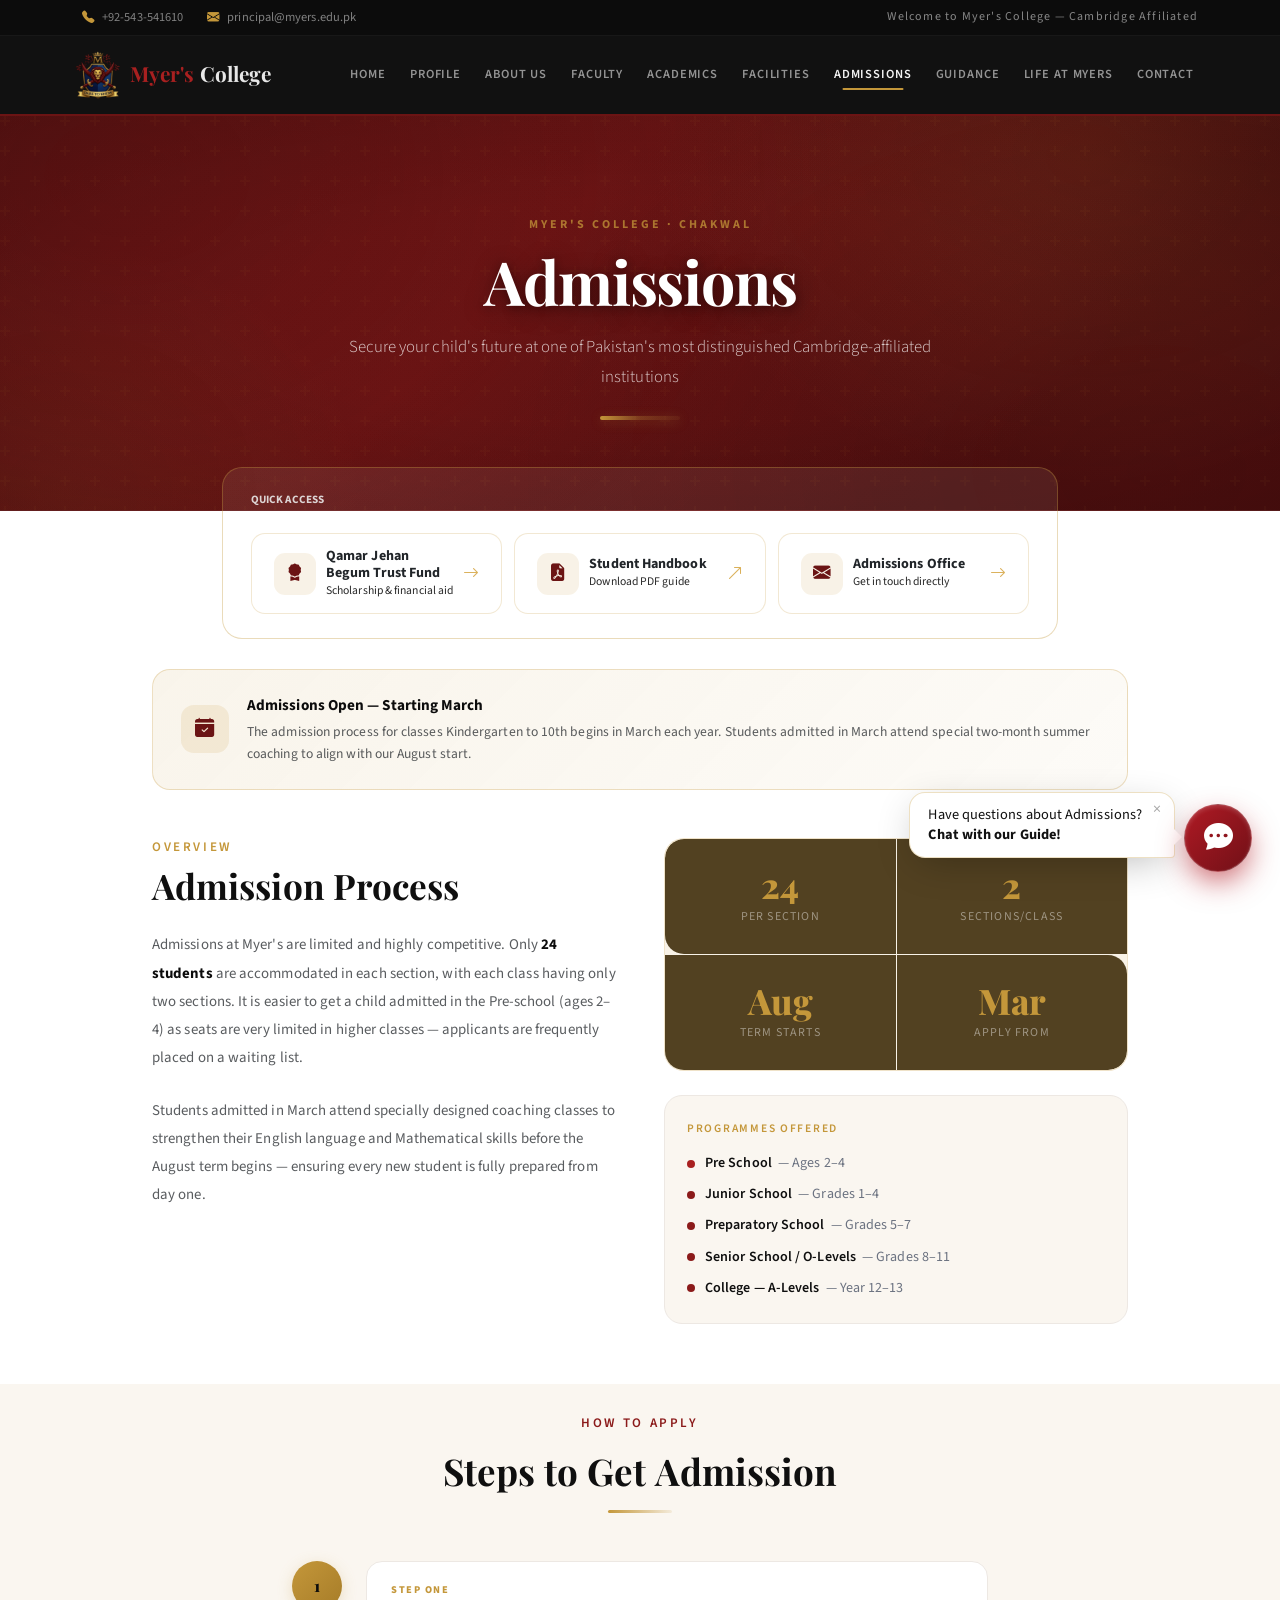
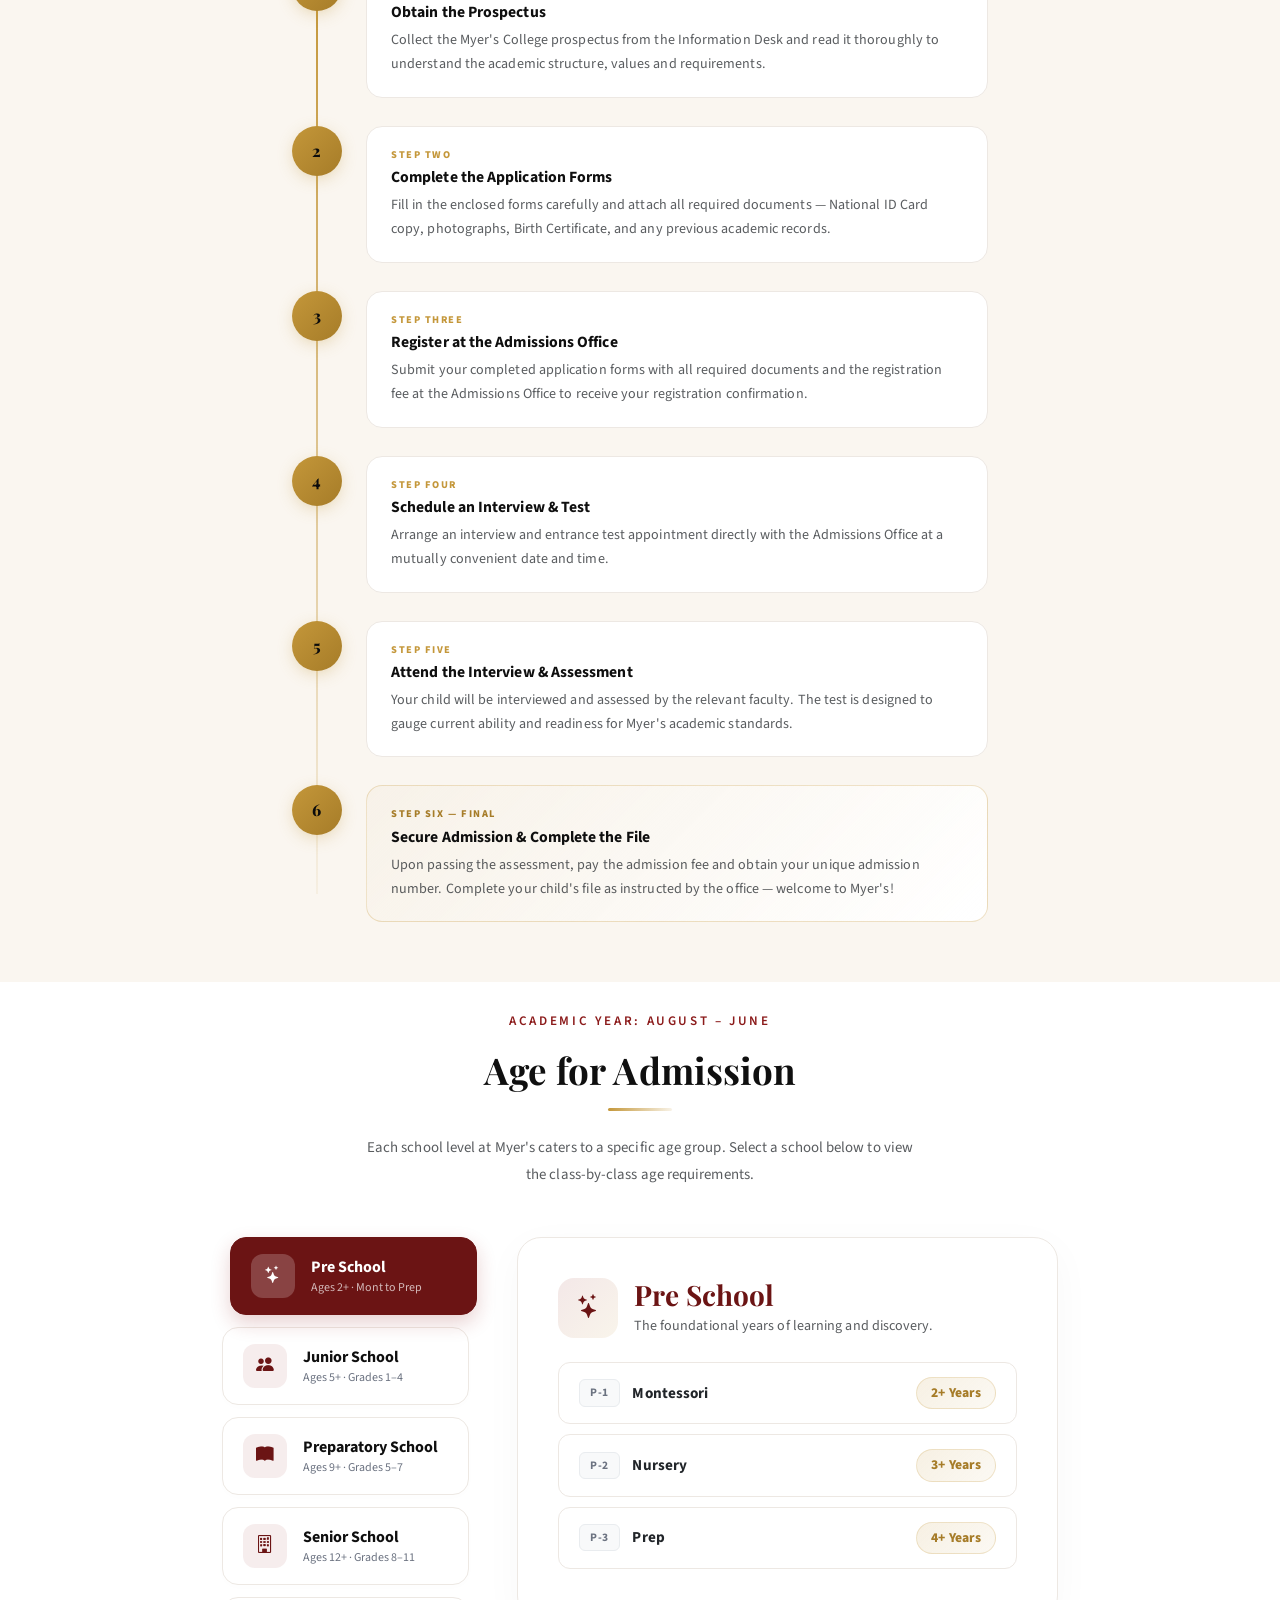
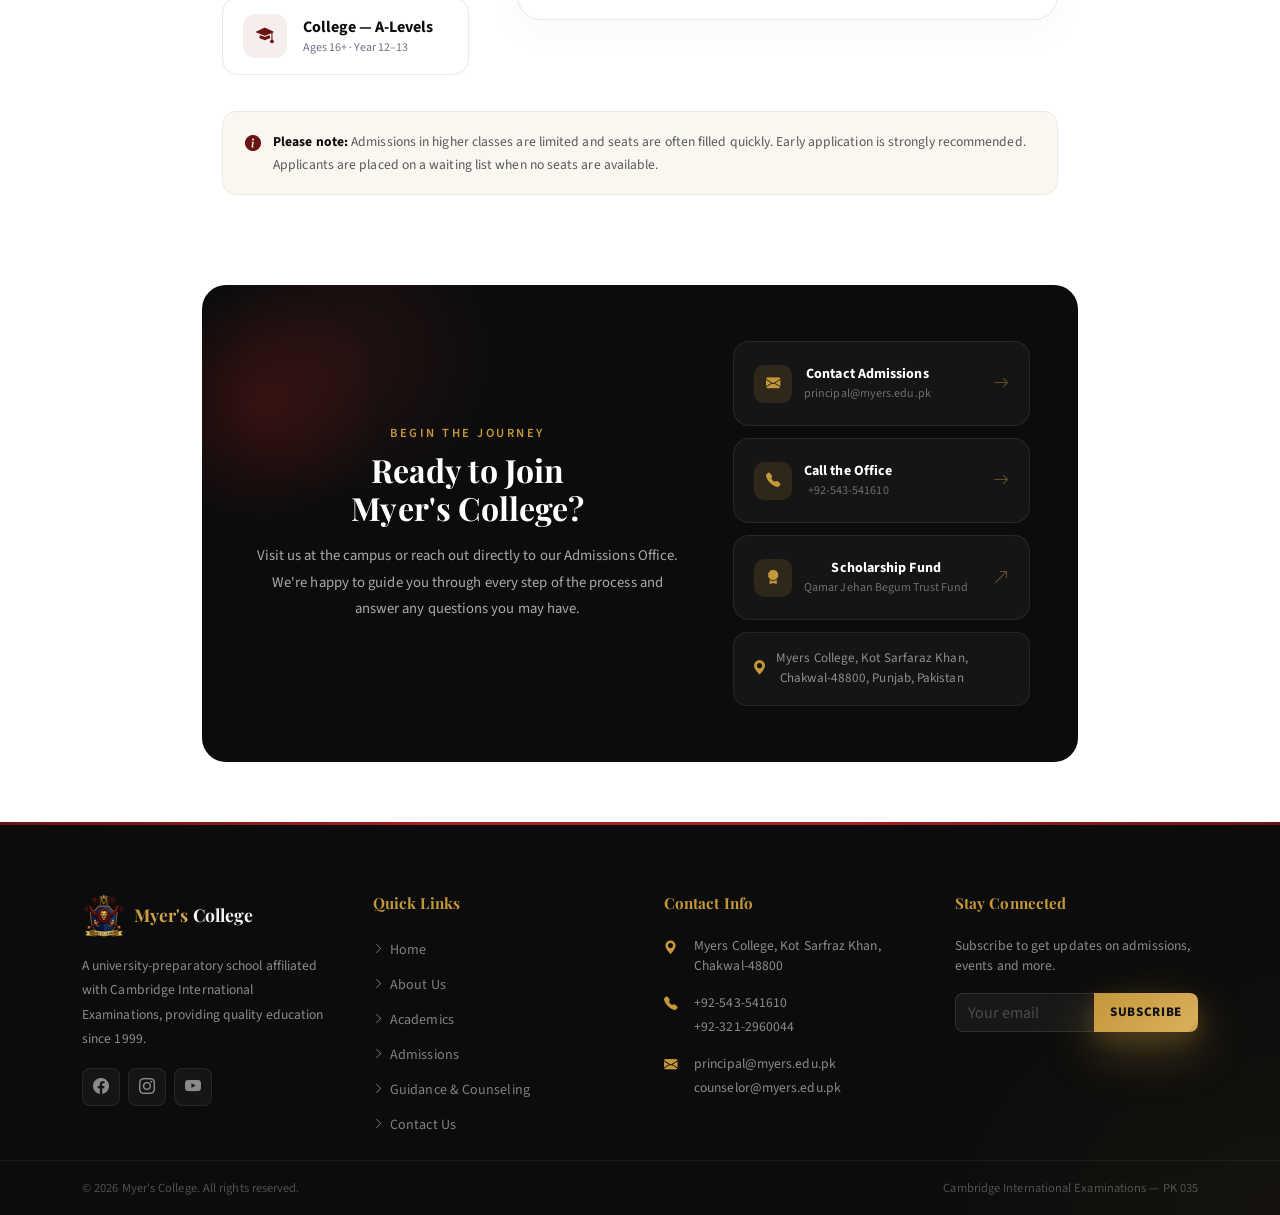
==== commit 004b353e: "updates" ====
--- a/admissions.html
+++ b/admissions.html
@@ -260,7 +260,7 @@
   <!-- ═══ QUICK RESOURCES STRIP ═══ -->
   <section class="py-0 px-3" style="margin-top:-44px;position:relative;z-index:10;">
     <div class="container" style="max-width:860px;">
-      <div class="reveal" style="background:rgba(255,255,255,0.07);border-radius:20px;padding:24px 28px;border:1px solid rgba(255,255,255,0.12);">
+      <div class="reveal" style="background:rgba(255,255,255,0.07);border-radius:20px;padding:24px 28px;border:1px solid rgba(196, 151, 58, 0.35);">
         <p style="color:rgba(234, 234, 234, 0.895);font-size:0.7rem;font-weight:700;text-transform:uppercase;margin-bottom:14px;" class="mb-4">Quick Access</p>
         <div style="display:flex;flex-wrap:wrap;gap:12px;">
           <a href="trust.html" class="resource-pill">
@@ -698,28 +698,28 @@
             <div style="display:flex;flex-direction:column;gap:12px;">
               <a href="contact.html" class="contact-card">
                 <div style="display:flex;align-items:center;gap:12px;">
-                  <div style="width:38px;height:38px;border-radius:10px;background:rgba(196,151,58,0.14);display:flex;align-items:center;justify-content:center;flex-shrink:0;"><i class="bi bi-envelope-fill" style="color:var(--maroon);font-size:0.9rem;"></i></div>
+                  <div style="width:38px;height:38px;border-radius:10px;background:rgba(196,151,58,0.14);display:flex;align-items:center;justify-content:center;flex-shrink:0;"><i class="bi bi-envelope-fill" style="color:var(--gold);font-size:0.9rem;"></i></div>
                   <div><p class="text-white fw-bold mb-0" style="font-size:0.88rem;">Contact Admissions</p><p style="color:rgba(255,255,255,0.38);font-size:0.75rem;margin:0;">principal@myers.edu.pk</p></div>
                   <i class="bi bi-arrow-right ms-auto" style="color:rgba(196,151,58,0.45);"></i>
                 </div>
               </a>
               <a href="tel:+92543541610" class="contact-card">
                 <div style="display:flex;align-items:center;gap:12px;">
-                  <div style="width:38px;height:38px;border-radius:10px;background:rgba(196,151,58,0.14);display:flex;align-items:center;justify-content:center;flex-shrink:0;"><i class="bi bi-telephone-fill" style="color:var(--maroon);font-size:0.9rem;"></i></div>
+                  <div style="width:38px;height:38px;border-radius:10px;background:rgba(196,151,58,0.14);display:flex;align-items:center;justify-content:center;flex-shrink:0;"><i class="bi bi-telephone-fill" style="color:var(--gold);font-size:0.9rem;"></i></div>
                   <div><p class="text-white fw-bold mb-0" style="font-size:0.88rem;">Call the Office</p><p style="color:rgba(255,255,255,0.38);font-size:0.75rem;margin:0;">+92-543-541610</p></div>
                   <i class="bi bi-arrow-right ms-auto" style="color:rgba(196,151,58,0.45);"></i>
                 </div>
               </a>
               <a href="trust.html" class="contact-card">
                 <div style="display:flex;align-items:center;gap:12px;">
-                  <div style="width:38px;height:38px;border-radius:10px;background:rgba(196,151,58,0.14);display:flex;align-items:center;justify-content:center;flex-shrink:0;"><i class="bi bi-award-fill" style="color:#A82020;font-size:0.9rem;"></i></div>
+                  <div style="width:38px;height:38px;border-radius:10px;background:rgba(196,151,58,0.14);display:flex;align-items:center;justify-content:center;flex-shrink:0;"><i class="bi bi-award-fill" style="color:var(--gold);font-size:0.9rem;"></i></div>
                   <div><p class="text-white fw-bold mb-0" style="font-size:0.88rem;">Scholarship Fund</p><p style="color:rgba(255,255,255,0.38);font-size:0.75rem;margin:0;">Qamar Jehan Begum Trust Fund</p></div>
                   <i class="bi bi-arrow-up-right ms-auto" style="color:rgba(196,151,58,0.45);"></i>
                 </div>
               </a>
               <div style="background:rgba(255,255,255,0.04);border:1px solid rgba(255,255,255,0.07);border-radius:14px;padding:16px 18px;">
                 <div style="display:flex;align-items:center;gap:10px;">
-                  <i class="bi bi-geo-alt-fill" style="color:var(--maroon);font-size:0.9rem;flex-shrink:0;"></i>
+                  <i class="bi bi-geo-alt-fill" style="color:var(--gold);font-size:0.9rem;flex-shrink:0;"></i>
                   <p style="color:rgba(255,255,255,0.52);font-size:0.82rem;margin:0;line-height:1.5;">Myers College, Kot Sarfaraz Khan,<br>Chakwal-48800, Punjab, Pakistan</p>
                 </div>
               </div>
--- a/assets/css/style.css
+++ b/assets/css/style.css
@@ -472,9 +472,9 @@
 ============================================================ */
 /* Primary button — maroon solid */
 .btn-gold {
-  background: linear-gradient(135deg, var(--maroon-mid) 0%, var(--maroon-mid)90%, var(--maroon-mid) 100%);
-  color: #fff;
-  font-weight: 700;
+  background: linear-gradient(135deg, var(--gold) 0%, var(--gold-light) 90%, var(--gold) 100%);
+  color: var(--black-rich);
+  font-weight: 800;
   border-radius: 8px;
   padding: 16px 44px;
   border: none;
@@ -487,32 +487,31 @@
   text-decoration: none;
   letter-spacing: 0.05em;
   box-shadow:
-    0 18px 48px rgba(196, 43, 43, 0.42),
-    0 8px 20px rgba(196, 43, 43, 0.26),
+    0 18px 48px rgba(196, 151, 58, 0.35),
+    0 8px 20px rgba(196, 151, 58, 0.20),
     0 2px 4px rgba(0, 0, 0, 0.12);
   position: relative;
   overflow: hidden;
   text-transform: uppercase;
-  font-weight: 700;
 }
 
 .btn-gold::before {
   content: '';
   position: absolute;
   inset: 0;
-  background: linear-gradient(135deg, rgba(255, 255, 255, 0.12) 0%, transparent 70%);
+  background: linear-gradient(135deg, rgba(255, 255, 255, 0.25) 0%, transparent 70%);
   pointer-events: none;
   opacity: 0;
   transition: opacity 0.3s ease;
 }
 
 .btn-gold:hover {
-  background: linear-gradient(135deg, #D63D3D 0%, #F04A4A 50%, #D63D3D 100%);
-  color: #fff;
+  background: linear-gradient(135deg, #D9AE5A 0%, #F5D799 50%, #D9AE5A 100%);
+  color: var(--black-rich);
   transform: translateY(-6px);
   box-shadow:
-    0 26px 64px rgba(196, 43, 43, 0.52),
-    0 12px 28px rgba(196, 43, 43, 0.36),
+    0 26px 64px rgba(196, 151, 58, 0.45),
+    0 12px 28px rgba(196, 151, 58, 0.30),
     0 3px 8px rgba(0, 0, 0, 0.16);
 }
 
@@ -523,8 +522,8 @@
 .btn-gold:active {
   transform: translateY(-2px);
   box-shadow:
-    0 12px 32px rgba(196, 43, 43, 0.36),
-    0 6px 16px rgba(196, 43, 43, 0.20);
+    0 12px 32px rgba(196, 151, 58, 0.30),
+    0 6px 16px rgba(196, 151, 58, 0.15);
 }
 
 /* Outline button — on dark backgrounds */
--- a/assets/css/chatbot.css
+++ b/assets/css/chatbot.css
@@ -10,7 +10,7 @@
   right: 105px; /* positioned to the left of the button */
   background: #fff;
   color: var(--black-rich);
-  padding: 12px 18px;
+  padding: 12px 32px 12px 18px; /* extra right padding for the × button */
   border-radius: 16px 16px 4px 16px;
   box-shadow: 0 10px 40px -10px rgba(0,0,0,0.3);
   font-family: var(--font-body);
@@ -22,6 +22,7 @@
   pointer-events: none;
   transition: all 0.5s cubic-bezier(0.34, 1.56, 0.64, 1);
   border: 1px solid rgba(196, 151, 58, 0.3);
+  position: fixed; /* keep fixed, but also needs relative for child abs positioning — handled via padding */
 }
 #chatbot-tooltip.show {
   opacity: 1;
@@ -45,13 +46,15 @@
 }
 .tooltip-close {
   position: absolute;
-  top: 4px;
-  right: 6px;
-  font-size: 1.2rem;
-  color: rgba(0,0,0,0.4);
+  top: 6px;
+  right: 8px;
+  font-size: 1rem;
+  color: rgba(0,0,0,0.35);
   cursor: pointer;
   line-height: 1;
-  padding: 0 4px;
+  padding: 2px 5px;
+  border-radius: 50%;
+  transition: background 0.2s, color 0.2s;
 }
 .tooltip-close:hover {
   color: var(--maroon);
